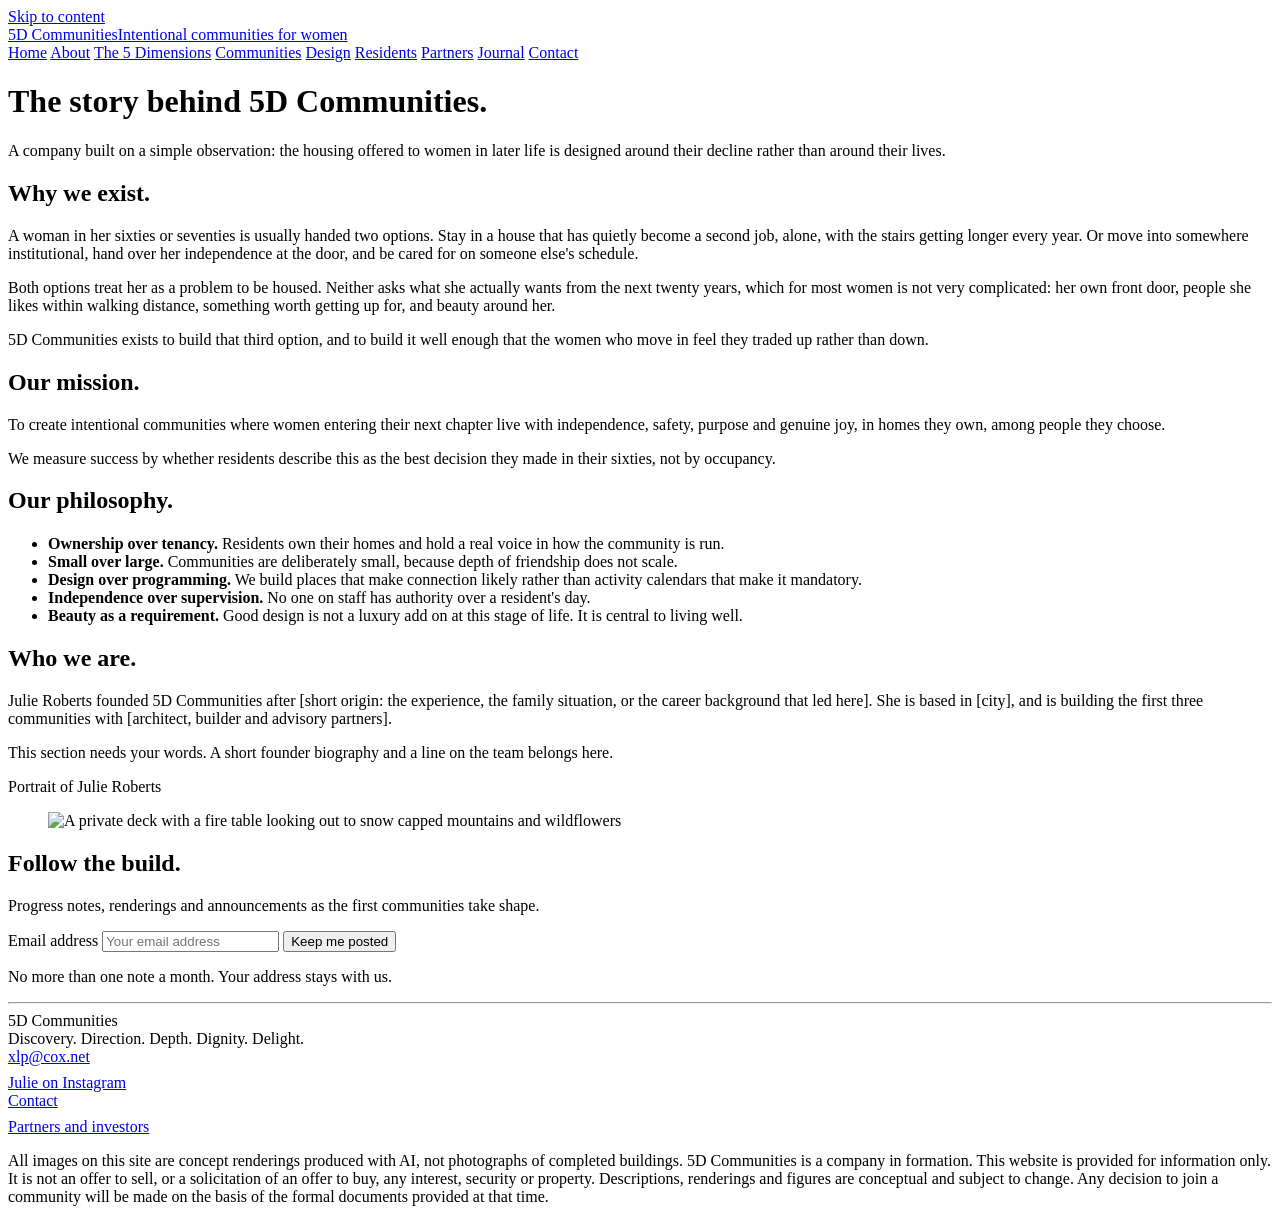
==== about.html @ 728914b9 "Add files via upload" ====
<!DOCTYPE html>
<html lang="en">
<head>
<meta charset="utf-8">
<meta name="viewport" content="width=device-width, initial-scale=1">
<title>About | 5D Communities</title>
<meta name="description" content="The story, mission and philosophy behind 5D Communities.">
<link rel="canonical" href="https://5dcommunities.com/about.html">
<meta property="og:site_name" content="5D Communities">
<meta property="og:title" content="About | 5D Communities">
<meta property="og:description" content="The story, mission and philosophy behind 5D Communities.">
<meta property="og:type" content="website">
<meta property="og:url" content="https://5dcommunities.com/about.html">
<meta name="twitter:card" content="summary_large_image">
<link rel="preconnect" href="https://fonts.googleapis.com">
<link rel="preconnect" href="https://fonts.gstatic.com" crossorigin>
<link href="https://fonts.googleapis.com/css2?family=Archivo:wght@400;500;600;700&display=swap" rel="stylesheet">
<link rel="stylesheet" href="styles.css">
</head>
<body>
<a class="skip" href="#main">Skip to content</a>

<header class="mast">
  <div class="wrap mast-in">
    <a class="wordmark" href="index.html">5D Communities<span class="place">Intentional communities for women</span></a>
    <nav class="nav" aria-label="Main">
      <a href="index.html">Home</a>
      <a href="about.html" class="here" aria-current="page">About</a>
      <a href="dimensions.html">The 5 Dimensions</a>
      <a href="communities.html">Communities</a>
      <a href="design.html">Design</a>
      <a href="residents.html">Residents</a>
      <a href="partners.html">Partners</a>
      <a href="journal.html">Journal</a>
      <a href="contact.html">Contact</a>
    </nav>
  </div>
</header>

<main id="main">

<div class="phead">
  <div class="wrap">
    <h1>The story behind 5D Communities.</h1>
    <p class="lede">
      A company built on a simple observation: the housing offered to women in later life is designed
      around their decline rather than around their lives.
    </p>
  </div>
</div>

<section class="band-a">
  <div class="wrap split sticky-left">
    <div><h2>Why we exist.</h2></div>
    <div class="measure">
      <p>
        A woman in her sixties or seventies is usually handed two options. Stay in a house that has
        quietly become a second job, alone, with the stairs getting longer every year. Or move into
        somewhere institutional, hand over her independence at the door, and be cared for on someone
        else's schedule.
      </p>
      <p>
        Both options treat her as a problem to be housed. Neither asks what she actually wants from
        the next twenty years, which for most women is not very complicated: her own front door,
        people she likes within walking distance, something worth getting up for, and beauty around
        her.
      </p>
      <p>
        5D Communities exists to build that third option, and to build it well enough that the women
        who move in feel they traded up rather than down.
      </p>
    </div>
  </div>
</section>

<section class="band-b">
  <div class="wrap split">
    <div>
      <h2>Our mission.</h2>
      <div class="sect-intro measure">
        <p>
          To create intentional communities where women entering their next chapter live with
          independence, safety, purpose and genuine joy, in homes they own, among people they choose.
        </p>
        <p>
          We measure success by whether residents describe this as the best decision they made in
          their sixties, not by occupancy.
        </p>
      </div>
    </div>
    <div>
      <h2 style="font-size:1.5rem">Our philosophy.</h2>
      <ul class="isnt" style="margin-top:1.3rem">
        <li><strong>Ownership over tenancy.</strong> Residents own their homes and hold a real voice in how the community is run.</li>
        <li><strong>Small over large.</strong> Communities are deliberately small, because depth of friendship does not scale.</li>
        <li><strong>Design over programming.</strong> We build places that make connection likely rather than activity calendars that make it mandatory.</li>
        <li><strong>Independence over supervision.</strong> No one on staff has authority over a resident's day.</li>
        <li><strong>Beauty as a requirement.</strong> Good design is not a luxury add on at this stage of life. It is central to living well.</li>
      </ul>
    </div>
  </div>
</section>

<section class="band-a">
  <div class="wrap">
    <h2>Who we are.</h2>
    <div class="sect-intro measure">
      <p>
        Julie Roberts founded 5D Communities after [short origin: the experience, the family
        situation, or the career background that led here]. She is based in [city], and is building
        the first three communities with [architect, builder and advisory partners].
      </p>
      <p class="soft">This section needs your words. A short founder biography and a line on the team belongs here.</p>
    </div>
    <div class="fig-grid two">
      <div class="slot">Portrait of Julie Roberts</div>
      <figure class=""><img src="images/colorado-deck.jpg" alt="A private deck with a fire table looking out to snow capped mountains and wildflowers" loading="lazy" decoding="async"></figure>
    </div>
  </div>
</section>

<section class="signup">
  <div class="wrap row">
    <div>
      <h2>Follow the build.</h2>
      <p class="soft" style="margin-top:1.1rem;max-width:34rem">Progress notes, renderings and announcements as the first communities take shape.</p>
    </div>
    <div>
      <form class="inline-form" action="https://formspree.io/f/YOUR_FORM_ID" method="POST">
        <label class="hidden" for="su-email">Email address</label>
        <input id="su-email" type="email" name="email" placeholder="Your email address" autocomplete="email" required>
        <input type="hidden" name="_subject" value="5D list signup">
        <button class="btn" type="submit">Keep me posted</button>
      </form>
      <p class="form-foot">No more than one note a month. Your address stays with us.</p>
    </div>
  </div>
</section>

</main>

<footer>
  <div class="wrap">
    <hr class="foot-rule">
    <div class="foot-grid">
      <div>
        <div class="display foot-mark">5D Communities</div>
        <div class="soft">Discovery. Direction. Depth. Dignity. Delight.</div>
      </div>
      <div>
        <div><a href="mailto:xlp@cox.net">xlp@cox.net</a></div>
        <div style="margin-top:0.5rem"><a href="https://www.instagram.com/dontcallme_julia/" rel="me noopener">Julie on Instagram</a></div>
      </div>
      <div>
        <div><a href="contact.html">Contact</a></div>
        <div style="margin-top:0.5rem"><a href="partners.html">Partners and investors</a></div>
      </div>
    </div>
    <p class="legal">
      All images on this site are concept renderings produced with AI, not photographs of completed
      buildings. 5D Communities is a company in formation. This website is provided for information only. It is
      not an offer to sell, or a solicitation of an offer to buy, any interest, security or property.
      Descriptions, renderings and figures are conceptual and subject to change. Any decision to join
      a community will be made on the basis of the formal documents provided at that time.
    </p>
  </div>
</footer>
</body>
</html>
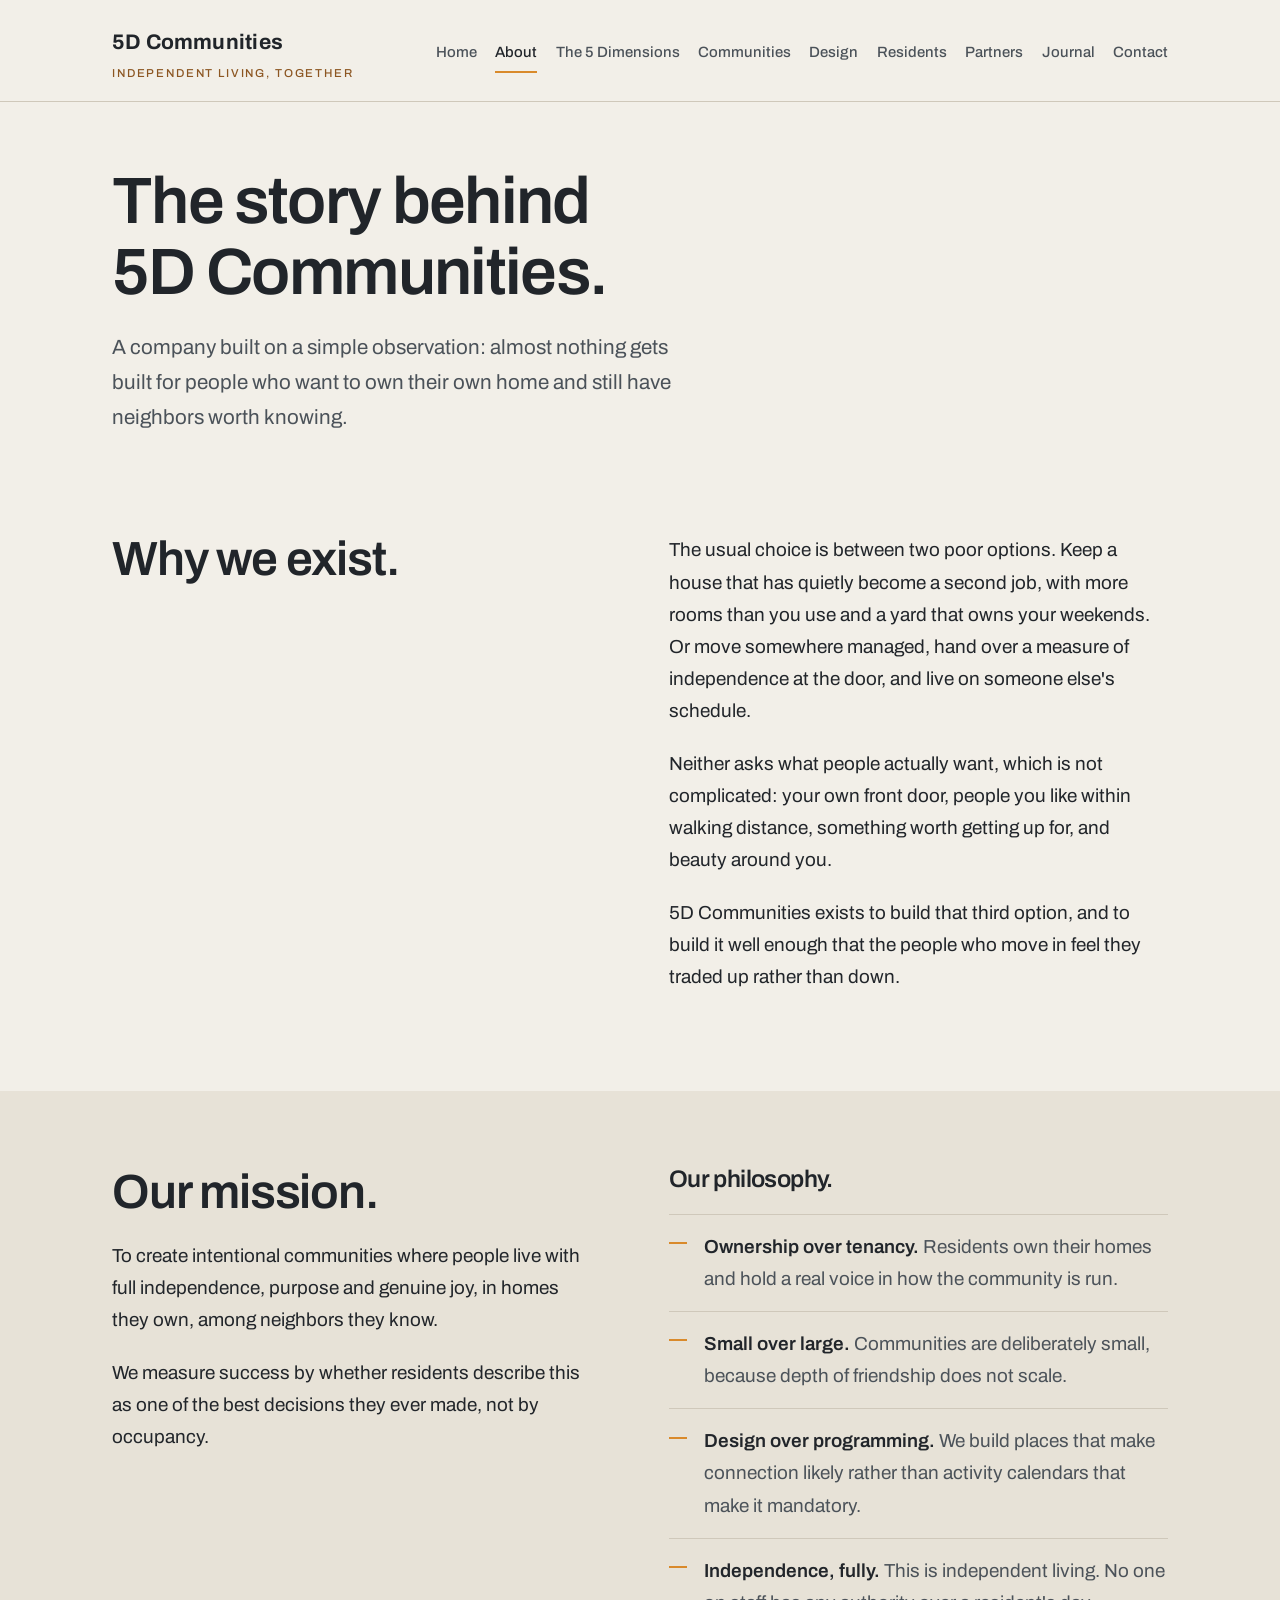
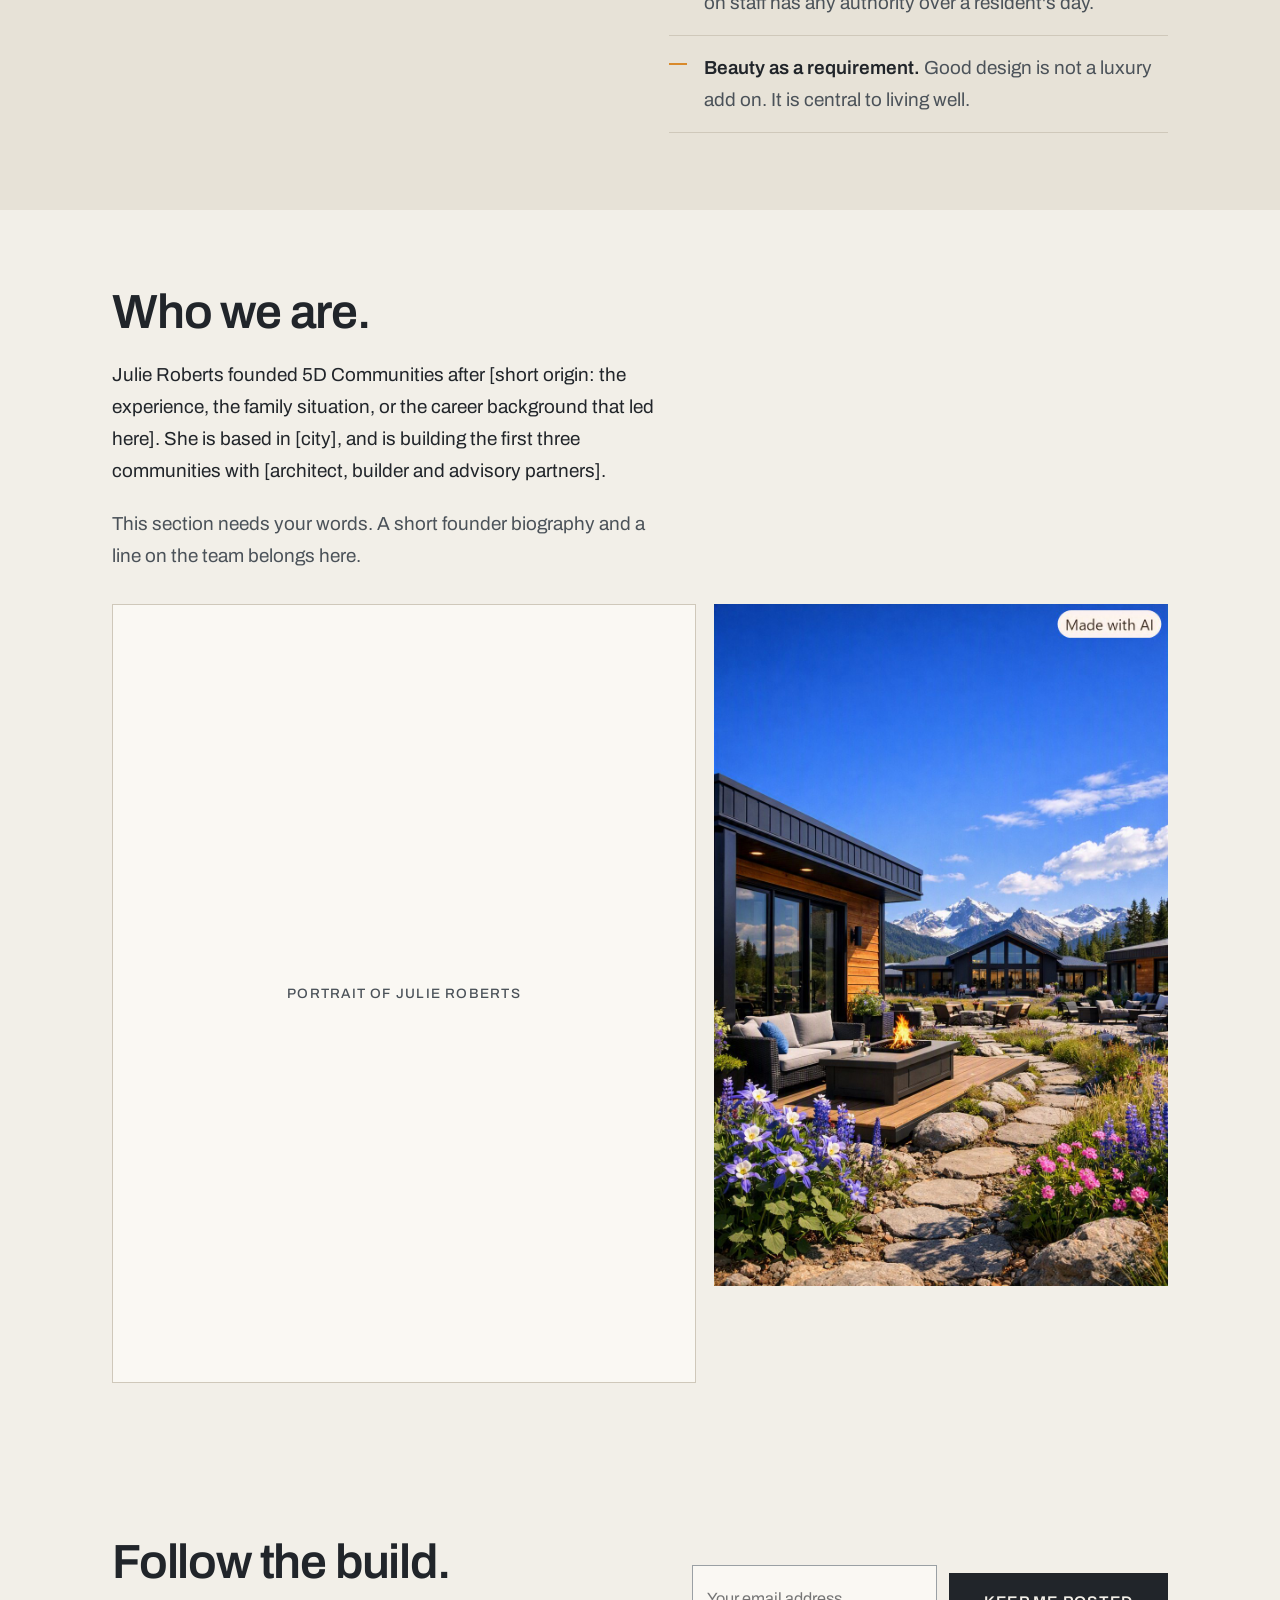
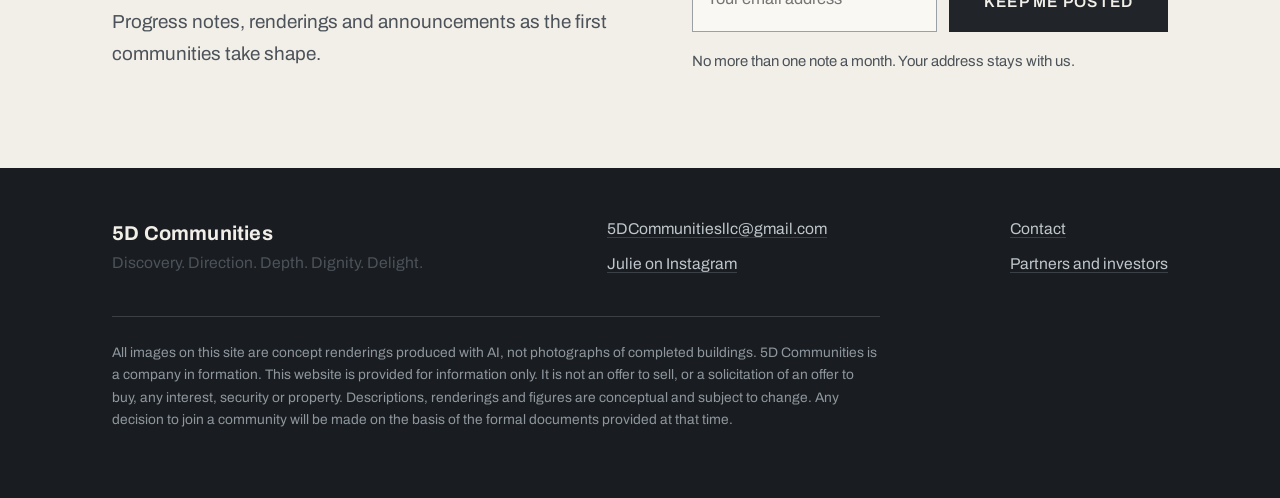
==== commit 6f7fcae3: "Add files via upload" ====
--- a/about.html
+++ b/about.html
@@ -5,12 +5,12 @@
 <meta name="viewport" content="width=device-width, initial-scale=1">
 <title>About | 5D Communities</title>
 <meta name="description" content="The story, mission and philosophy behind 5D Communities.">
-<link rel="canonical" href="https://5dcommunities.com/about.html">
+<link rel="canonical" href="https://5dcommunities.org/about.html">
 <meta property="og:site_name" content="5D Communities">
 <meta property="og:title" content="About | 5D Communities">
 <meta property="og:description" content="The story, mission and philosophy behind 5D Communities.">
 <meta property="og:type" content="website">
-<meta property="og:url" content="https://5dcommunities.com/about.html">
+<meta property="og:url" content="https://5dcommunities.org/about.html">
 <meta name="twitter:card" content="summary_large_image">
 <link rel="preconnect" href="https://fonts.googleapis.com">
 <link rel="preconnect" href="https://fonts.gstatic.com" crossorigin>
@@ -22,7 +22,7 @@
 
 <header class="mast">
   <div class="wrap mast-in">
-    <a class="wordmark" href="index.html">5D Communities<span class="place">Intentional communities for women</span></a>
+    <a class="wordmark" href="index.html">5D Communities<span class="place">Independent living, together</span></a>
     <nav class="nav" aria-label="Main">
       <a href="index.html">Home</a>
       <a href="about.html" class="here" aria-current="page">About</a>
@@ -43,8 +43,8 @@
   <div class="wrap">
     <h1>The story behind 5D Communities.</h1>
     <p class="lede">
-      A company built on a simple observation: the housing offered to women in later life is designed
-      around their decline rather than around their lives.
+      A company built on a simple observation: almost nothing gets built for people who want to own
+      their own home and still have neighbors worth knowing.
     </p>
   </div>
 </div>
@@ -54,20 +54,19 @@
     <div><h2>Why we exist.</h2></div>
     <div class="measure">
       <p>
-        A woman in her sixties or seventies is usually handed two options. Stay in a house that has
-        quietly become a second job, alone, with the stairs getting longer every year. Or move into
-        somewhere institutional, hand over her independence at the door, and be cared for on someone
-        else's schedule.
+        The usual choice is between two poor options. Keep a house that has quietly become a second
+        job, with more rooms than you use and a yard that owns your weekends. Or move somewhere
+        managed, hand over a measure of independence at the door, and live on someone else's
+        schedule.
       </p>
       <p>
-        Both options treat her as a problem to be housed. Neither asks what she actually wants from
-        the next twenty years, which for most women is not very complicated: her own front door,
-        people she likes within walking distance, something worth getting up for, and beauty around
-        her.
+        Neither asks what people actually want, which is not complicated: your own front door,
+        people you like within walking distance, something worth getting up for, and beauty
+        around you.
       </p>
       <p>
-        5D Communities exists to build that third option, and to build it well enough that the women
-        who move in feel they traded up rather than down.
+        5D Communities exists to build that third option, and to build it well enough that the
+        people who move in feel they traded up rather than down.
       </p>
     </div>
   </div>
@@ -79,12 +78,12 @@
       <h2>Our mission.</h2>
       <div class="sect-intro measure">
         <p>
-          To create intentional communities where women entering their next chapter live with
-          independence, safety, purpose and genuine joy, in homes they own, among people they choose.
+          To create intentional communities where people live with full independence, purpose and
+          genuine joy, in homes they own, among neighbors they know.
         </p>
         <p>
-          We measure success by whether residents describe this as the best decision they made in
-          their sixties, not by occupancy.
+          We measure success by whether residents describe this as one of the best decisions they
+          ever made, not by occupancy.
         </p>
       </div>
     </div>
@@ -94,8 +93,8 @@
         <li><strong>Ownership over tenancy.</strong> Residents own their homes and hold a real voice in how the community is run.</li>
         <li><strong>Small over large.</strong> Communities are deliberately small, because depth of friendship does not scale.</li>
         <li><strong>Design over programming.</strong> We build places that make connection likely rather than activity calendars that make it mandatory.</li>
-        <li><strong>Independence over supervision.</strong> No one on staff has authority over a resident's day.</li>
-        <li><strong>Beauty as a requirement.</strong> Good design is not a luxury add on at this stage of life. It is central to living well.</li>
+        <li><strong>Independence, fully.</strong> This is independent living. No one on staff has any authority over a resident's day.</li>
+        <li><strong>Beauty as a requirement.</strong> Good design is not a luxury add on. It is central to living well.</li>
       </ul>
     </div>
   </div>
@@ -114,7 +113,7 @@
     </div>
     <div class="fig-grid two">
       <div class="slot">Portrait of Julie Roberts</div>
-      <figure class=""><img src="images/colorado-deck.jpg" alt="A private deck with a fire table looking out to snow capped mountains and wildflowers" loading="lazy" decoding="async"></figure>
+      <figure class=""><img src="colorado-deck.jpg" alt="A private deck with a fire table looking out to snow capped mountains and wildflowers" loading="lazy" decoding="async"></figure>
     </div>
   </div>
 </section>
@@ -126,10 +125,13 @@
       <p class="soft" style="margin-top:1.1rem;max-width:34rem">Progress notes, renderings and announcements as the first communities take shape.</p>
     </div>
     <div>
-      <form class="inline-form" action="https://formspree.io/f/YOUR_FORM_ID" method="POST">
+      <form class="inline-form" name="newsletter" method="POST"
+            data-netlify="true" netlify-honeypot="bot-field" action="/thanks.html">
+        <input type="hidden" name="form-name" value="newsletter">
+        <input type="hidden" name="source" value="about">
+        <p class="hidden"><label>Leave this field empty <input name="bot-field"></label></p>
         <label class="hidden" for="su-email">Email address</label>
         <input id="su-email" type="email" name="email" placeholder="Your email address" autocomplete="email" required>
-        <input type="hidden" name="_subject" value="5D list signup">
         <button class="btn" type="submit">Keep me posted</button>
       </form>
       <p class="form-foot">No more than one note a month. Your address stays with us.</p>
@@ -148,7 +150,7 @@
         <div class="soft">Discovery. Direction. Depth. Dignity. Delight.</div>
       </div>
       <div>
-        <div><a href="mailto:xlp@cox.net">xlp@cox.net</a></div>
+        <div><a href="mailto:5DCommunitiesllc@gmail.com">5DCommunitiesllc@gmail.com</a></div>
         <div style="margin-top:0.5rem"><a href="https://www.instagram.com/dontcallme_julia/" rel="me noopener">Julie on Instagram</a></div>
       </div>
       <div>
--- a/styles.css
+++ b/styles.css
@@ -0,0 +1,202 @@
+/* =============================================================
+   5D COMMUNITIES
+   Palette drawn from the renderings: charcoal steel, warm cedar,
+   bone, and the amber of a lit window at dusk.
+   ============================================================= */
+
+:root{
+  --paper:#F2EFE8; --sand:#E7E2D7; --ivory:#FAF8F3;
+  --ink:#21252A; --ink-2:#4B5259; --deep:#191C20;
+  --cedar:#B9793E; --ember:#D98A2B; --cedar-d:#8C5622;
+  --rule:#CFC8BA; --rule-dk:#3A4046;
+  --measure:34rem; --gutter:clamp(1.35rem,5vw,4rem);
+}
+*{box-sizing:border-box}
+html{-webkit-text-size-adjust:100%;scroll-behavior:smooth}
+body{margin:0;background:var(--paper);color:var(--ink);
+  font-family:"Archivo",system-ui,sans-serif;
+  font-size:clamp(1.06rem,1rem + 0.32vw,1.18rem);line-height:1.7;
+  -webkit-font-smoothing:antialiased}
+h1,h2,h3{margin:0;font-weight:600;line-height:1.08;letter-spacing:-0.025em}
+p{margin:0 0 1.1em}
+a{color:var(--cedar-d);text-underline-offset:0.2em}
+a:hover{color:var(--ink)}
+a:focus-visible,button:focus-visible,summary:focus-visible,input:focus-visible,
+select:focus-visible,textarea:focus-visible{outline:3px solid var(--cedar-d);outline-offset:3px}
+img{max-width:100%}
+.skip{position:absolute;left:-9999px}
+.skip:focus{left:1rem;top:1rem;background:var(--ink);color:var(--paper);padding:0.7rem 1.1rem;z-index:20}
+
+.wrap{max-width:74rem;margin:0 auto;padding-inline:var(--gutter)}
+.measure{max-width:var(--measure)}
+.band-a{background:var(--paper)}
+.band-b{background:var(--sand)}
+.band-dark{background:var(--deep);color:var(--paper)}
+.band-dark h1,.band-dark h2,.band-dark h3{color:var(--paper)}
+.band-dark .soft{color:#BEC6CC}
+.band-dark a{color:var(--ember)}
+.soft{color:var(--ink-2)}
+section{padding:clamp(3.2rem,6vw,5.5rem) 0}
+
+/* masthead */
+.mast{padding:1.5rem 0 1.1rem;border-bottom:1px solid var(--rule)}
+.mast-in{display:flex;flex-wrap:wrap;gap:0.9rem 2rem;align-items:center;justify-content:space-between}
+.wordmark{font-size:1.32rem;font-weight:700;letter-spacing:0.01em;text-decoration:none;color:var(--ink)}
+.wordmark .place{display:block;font-size:0.72rem;font-weight:500;letter-spacing:0.16em;
+  text-transform:uppercase;color:var(--cedar-d);margin-top:0.25rem}
+.nav{display:flex;flex-wrap:wrap;gap:0.1rem 1.15rem;font-size:0.93rem;font-weight:500}
+.nav a{color:var(--ink-2);text-decoration:none;padding:0.35rem 0;border-bottom:2px solid transparent}
+.nav a:hover{color:var(--ink);border-bottom-color:var(--cedar)}
+.nav a.here{color:var(--ink);border-bottom-color:var(--ember)}
+
+/* page heads */
+.phead{padding:clamp(2.6rem,5vw,4.5rem) 0 0}
+.phead h1{font-size:clamp(2.3rem,1.4rem + 3.8vw,4.1rem);max-width:17ch;text-wrap:balance}
+.phead .lede{margin-top:1.4rem;max-width:37rem;font-size:1.09em;color:var(--ink-2)}
+.hero h1{font-size:clamp(2.5rem,1.4rem + 4.7vw,5rem);max-width:16ch}
+.hero .lede em{font-style:normal;color:var(--ink);font-weight:500}
+
+/* imagery carries the page */
+figure{margin:0}
+figure img{display:block;width:100%;height:auto}
+figcaption{margin-top:0.65rem;font-size:0.85rem;font-weight:500;letter-spacing:0.09em;
+  text-transform:uppercase;color:var(--ink-2)}
+.band-dark figcaption{color:#AEB6BC}
+.bleed{width:100vw;margin-inline:calc(50% - 50vw)}
+.hero-figure{margin-top:clamp(2.2rem,4.5vw,3.4rem)}
+.hero-figure img{aspect-ratio:21/9;object-fit:cover;min-height:16rem}
+@media (max-width:640px){.hero-figure img{aspect-ratio:4/3}}
+.fig-wide{margin-top:2rem}
+.fig-wide img{aspect-ratio:16/9;object-fit:cover}
+.fig-grid{display:grid;gap:1.1rem;grid-template-columns:1fr;margin-top:2rem}
+@media (min-width:820px){
+  .fig-grid.two{grid-template-columns:1fr 1fr}
+  .fig-grid.three{grid-template-columns:repeat(3,1fr)}
+  .fig-grid.wide-narrow{grid-template-columns:1.5fr 1fr;align-items:stretch}
+}
+.fig-grid.three img{aspect-ratio:3/4;object-fit:cover}
+.fig-grid.wide-narrow img{height:100%;object-fit:cover;aspect-ratio:4/3}
+.plan-sheet img{background:#fff;border:1px solid var(--rule);aspect-ratio:auto}
+
+/* layout */
+.split{display:grid;grid-template-columns:1fr;gap:2.1rem}
+@media (min-width:900px){
+  .split{grid-template-columns:minmax(0,1fr) minmax(0,1.04fr);gap:clamp(3rem,6vw,5.5rem);align-items:start}
+  .split.sticky-left > :first-child{position:sticky;top:2rem}
+}
+h2{font-size:clamp(1.9rem,1.35rem + 2.2vw,3rem);max-width:19ch;text-wrap:balance}
+.sect-intro{margin-top:1.3rem}
+
+/* five dimensions */
+.dims{list-style:none;margin:2.4rem 0 0;padding:0}
+.dims li{border-top:1px solid var(--rule);padding:1.7rem 0;display:grid;
+  grid-template-columns:auto 1fr;gap:0 1.5rem;align-items:start}
+.band-dark .dims li{border-color:var(--rule-dk)}
+.dims li:last-child{border-bottom:1px solid var(--rule)}
+.band-dark .dims li:last-child{border-bottom-color:var(--rule-dk)}
+.dims .mark{font-size:0.82rem;font-weight:700;letter-spacing:0.14em;color:var(--ember);
+  padding-top:0.45rem;min-width:2.2rem}
+.dims h3{font-size:1.5rem;margin-bottom:0.4rem}
+.dims p{margin:0;color:var(--ink-2);font-size:1rem;max-width:38rem}
+.band-dark .dims p{color:#BEC6CC}
+.dims .applied{margin-top:0.7rem;font-size:0.95rem;border-left:2px solid var(--cedar);padding-left:0.9rem}
+
+/* hairline lists */
+.entries{list-style:none;margin:0;padding:0}
+.entries li{padding:1.25rem 0;border-top:1px solid var(--rule)}
+.entries li:last-child{border-bottom:1px solid var(--rule)}
+.band-dark .entries li{border-color:var(--rule-dk)}
+.entries h3{font-size:1.06rem;font-weight:600;margin-bottom:0.3rem;letter-spacing:-0.01em}
+.entries p{margin:0;font-size:1rem;color:var(--ink-2)}
+.band-dark .entries p{color:#BEC6CC}
+
+.isnt{list-style:none;margin:0;padding:0;max-width:32rem}
+.isnt li{padding:1rem 0 1rem 2.2rem;border-top:1px solid var(--rule);position:relative;color:var(--ink-2)}
+.isnt li:last-child{border-bottom:1px solid var(--rule)}
+.isnt li::before{content:"";position:absolute;left:0;top:1.7rem;width:1.15rem;height:2px;background:var(--ember)}
+.isnt strong{color:var(--ink);font-weight:600}
+
+/* communities */
+.places{list-style:none;margin:2.4rem 0 0;padding:0}
+.place-item{border-top:1px solid var(--rule);padding:2.2rem 0}
+.place-item:last-child{border-bottom:1px solid var(--rule)}
+.place-item h3{font-size:1.75rem}
+.tag{display:inline-block;font-size:0.72rem;font-weight:700;letter-spacing:0.16em;
+  color:var(--cedar-d);border:1px solid var(--cedar);padding:0.22rem 0.65rem;margin-bottom:0.8rem}
+.place-item p{margin:0.5rem 0 0;color:var(--ink-2);max-width:40rem}
+
+/* placeholder */
+.slot{background:var(--ivory);border:1px solid var(--rule);display:flex;align-items:center;
+  justify-content:center;text-align:center;padding:2rem 1.2rem;color:var(--ink-2);
+  font-size:0.85rem;font-weight:500;letter-spacing:0.09em;text-transform:uppercase;aspect-ratio:3/4}
+
+/* figures */
+.figures{display:grid;grid-template-columns:1fr;margin-top:2.2rem;max-width:50rem}
+@media (min-width:760px){.figures{grid-template-columns:1fr 1fr;column-gap:3.5rem}}
+.fig{padding:1.5rem 0;border-top:1px solid var(--rule)}
+.fig .num{font-size:clamp(1.7rem,1.3rem + 1.7vw,2.35rem);font-weight:600;letter-spacing:-0.03em;
+  line-height:1.1;display:block}
+.fig .cap{display:block;margin-top:0.65rem;color:var(--ink-2);font-size:0.97rem;max-width:23rem}
+.note{margin-top:2.2rem;padding:1.3rem 1.5rem;background:var(--ivory);border-left:3px solid var(--ember);
+  max-width:39rem;font-size:0.97rem;color:var(--ink-2)}
+.note p:last-child{margin-bottom:0}
+
+/* questions */
+details{border-top:1px solid var(--rule)}
+details:last-of-type{border-bottom:1px solid var(--rule)}
+summary{cursor:pointer;list-style:none;padding:1.25rem 2.6rem 1.25rem 0;position:relative;
+  font-size:1.05rem;font-weight:500}
+summary::-webkit-details-marker{display:none}
+summary::after{content:"";position:absolute;right:0.4rem;top:1.7rem;width:0.68rem;height:0.68rem;
+  border-right:2px solid var(--cedar-d);border-bottom:2px solid var(--cedar-d);
+  transform:rotate(45deg);transform-origin:60% 60%;transition:transform .18s ease}
+details[open] summary::after{transform:rotate(-135deg)}
+details .answer{padding:0 0 1.4rem;max-width:var(--measure);color:var(--ink-2)}
+details .answer p:last-child{margin-bottom:0}
+
+/* journal */
+.posts{list-style:none;margin:2rem 0 0;padding:0}
+.posts li{border-top:1px solid var(--rule);padding:1.8rem 0}
+.posts li:last-child{border-bottom:1px solid var(--rule)}
+.posts .date{font-size:0.78rem;letter-spacing:0.14em;font-weight:700;color:var(--cedar-d)}
+.posts h3{font-size:1.45rem;margin:0.45rem 0 0.45rem}
+.posts p{margin:0;color:var(--ink-2);max-width:40rem}
+
+/* forms */
+.field{margin-bottom:1.35rem}
+.field label{display:block;font-size:0.97rem;font-weight:500;margin-bottom:0.45rem}
+input,select,textarea{width:100%;font:inherit;font-size:1.02rem;color:var(--ink);
+  background:var(--ivory);border:1px solid #9AA0A4;border-radius:0;padding:0.78rem 0.9rem}
+.band-dark input,.band-dark select,.band-dark textarea{background:#23272C;color:var(--paper);border-color:#4E555B}
+input:hover,select:hover,textarea:hover{border-color:var(--cedar)}
+textarea{min-height:6.5rem;resize:vertical}
+.btn{display:inline-block;font:inherit;font-size:0.97rem;font-weight:600;letter-spacing:0.08em;
+  text-transform:uppercase;background:var(--ink);color:var(--paper);border:1px solid var(--ink);
+  border-radius:0;padding:0.95rem 2.1rem;cursor:pointer;margin-top:0.5rem;text-decoration:none;
+  transition:background .2s ease,border-color .2s ease,color .2s ease}
+.btn:hover{background:var(--cedar-d);border-color:var(--cedar-d);color:var(--paper)}
+.band-dark .btn{background:var(--ember);border-color:var(--ember);color:#1B1305}
+.band-dark .btn:hover{background:var(--paper);border-color:var(--paper);color:var(--ink)}
+.form-foot{margin-top:1.1rem;font-size:0.93rem;color:var(--ink-2);max-width:30rem}
+.band-dark .form-foot{color:#AEB6BC}
+.hidden{display:none}
+
+/* signup */
+.signup .row{display:grid;gap:1.6rem;grid-template-columns:1fr;align-items:end}
+@media (min-width:860px){.signup .row{grid-template-columns:1.1fr 1fr;gap:3.5rem}}
+.inline-form{display:flex;flex-wrap:wrap;gap:0.8rem}
+.inline-form input{flex:1 1 15rem}
+
+/* footer */
+footer{background:var(--deep);color:#BEC6CC;padding:3rem 0 3.2rem}
+footer a{color:#BEC6CC;text-decoration:none;border-bottom:1px solid #3A4046}
+footer a:hover{color:var(--ember);border-bottom-color:var(--ember)}
+.foot-rule{display:none}
+.foot-grid{display:flex;flex-wrap:wrap;gap:1.8rem 3.5rem;justify-content:space-between;
+  align-items:flex-start;font-size:0.98rem}
+.foot-mark{font-size:1.25rem;font-weight:700;color:var(--paper);letter-spacing:0.01em}
+.legal{margin-top:2.4rem;padding-top:1.6rem;border-top:1px solid var(--rule-dk);
+  font-size:0.86rem;line-height:1.62;color:#8E979E;max-width:48rem}
+
+@media (prefers-reduced-motion:reduce){*{transition:none !important;animation:none !important}
+  html{scroll-behavior:auto}}
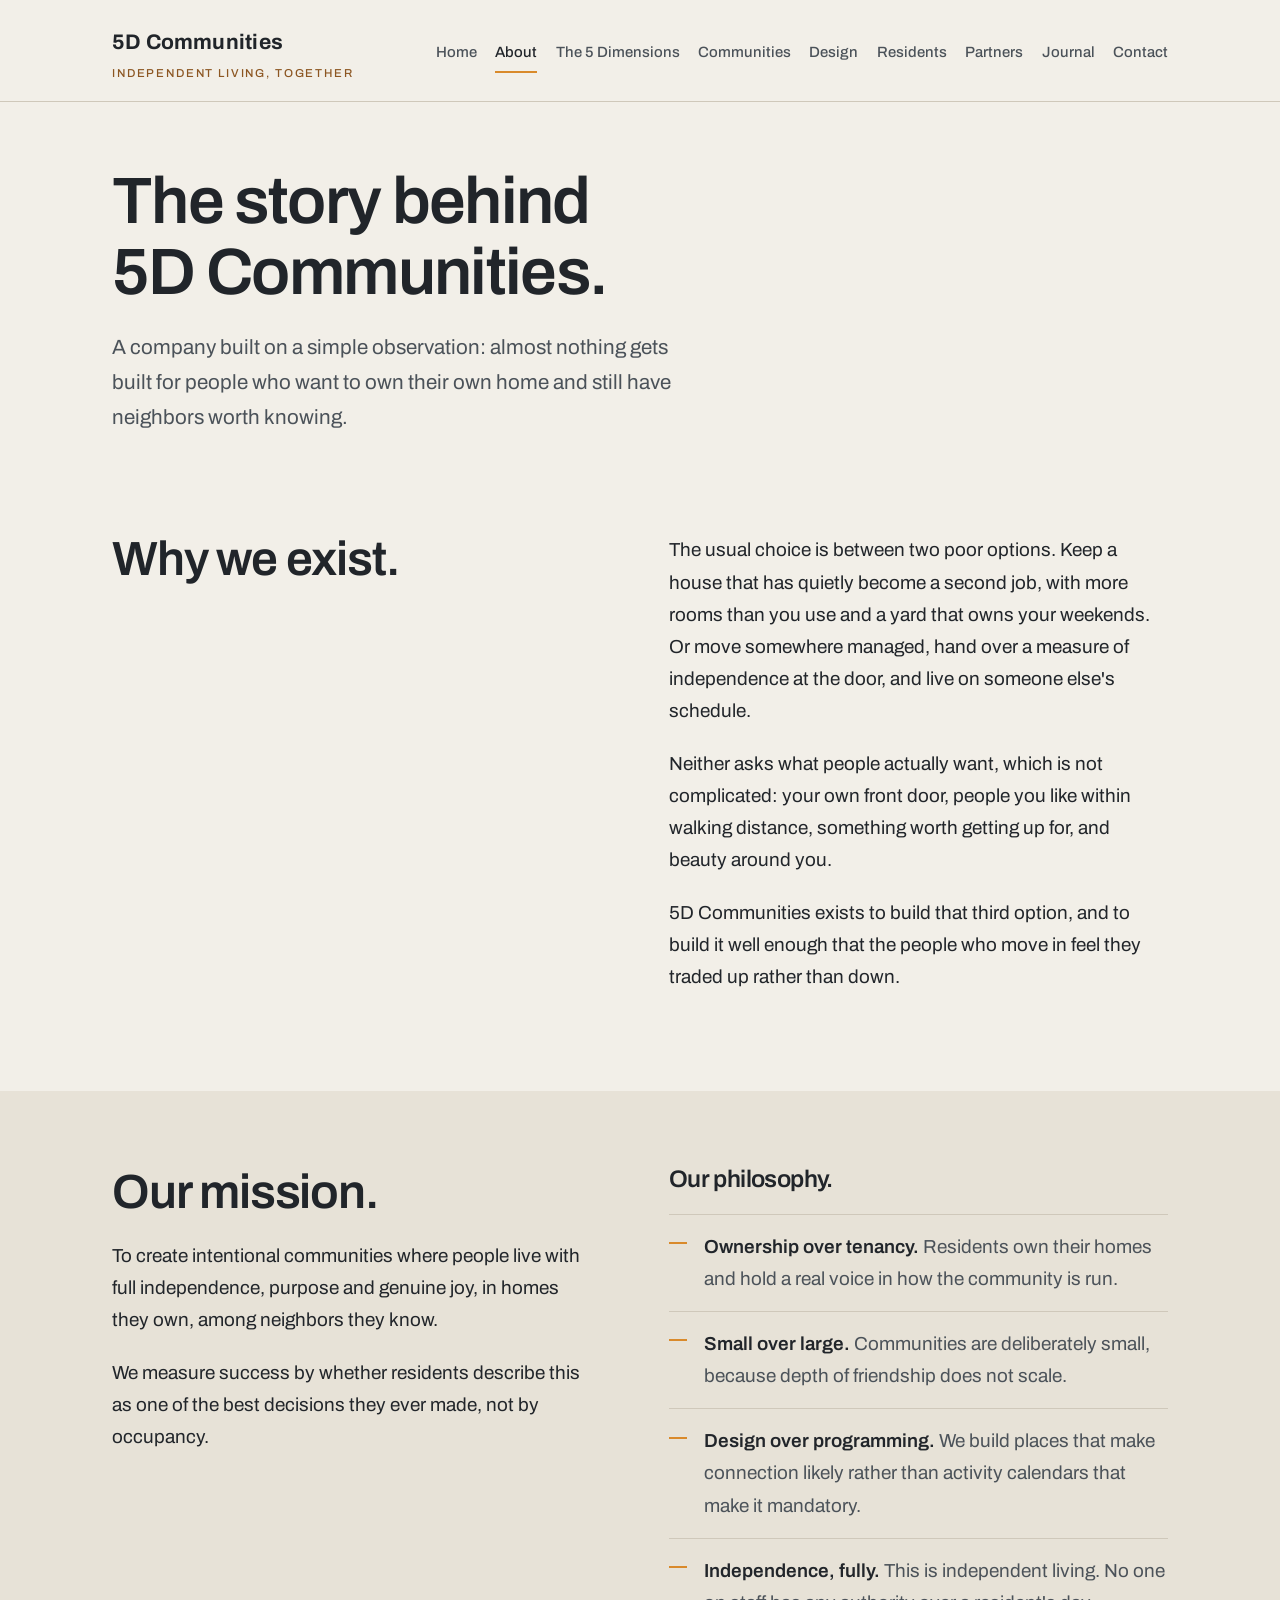
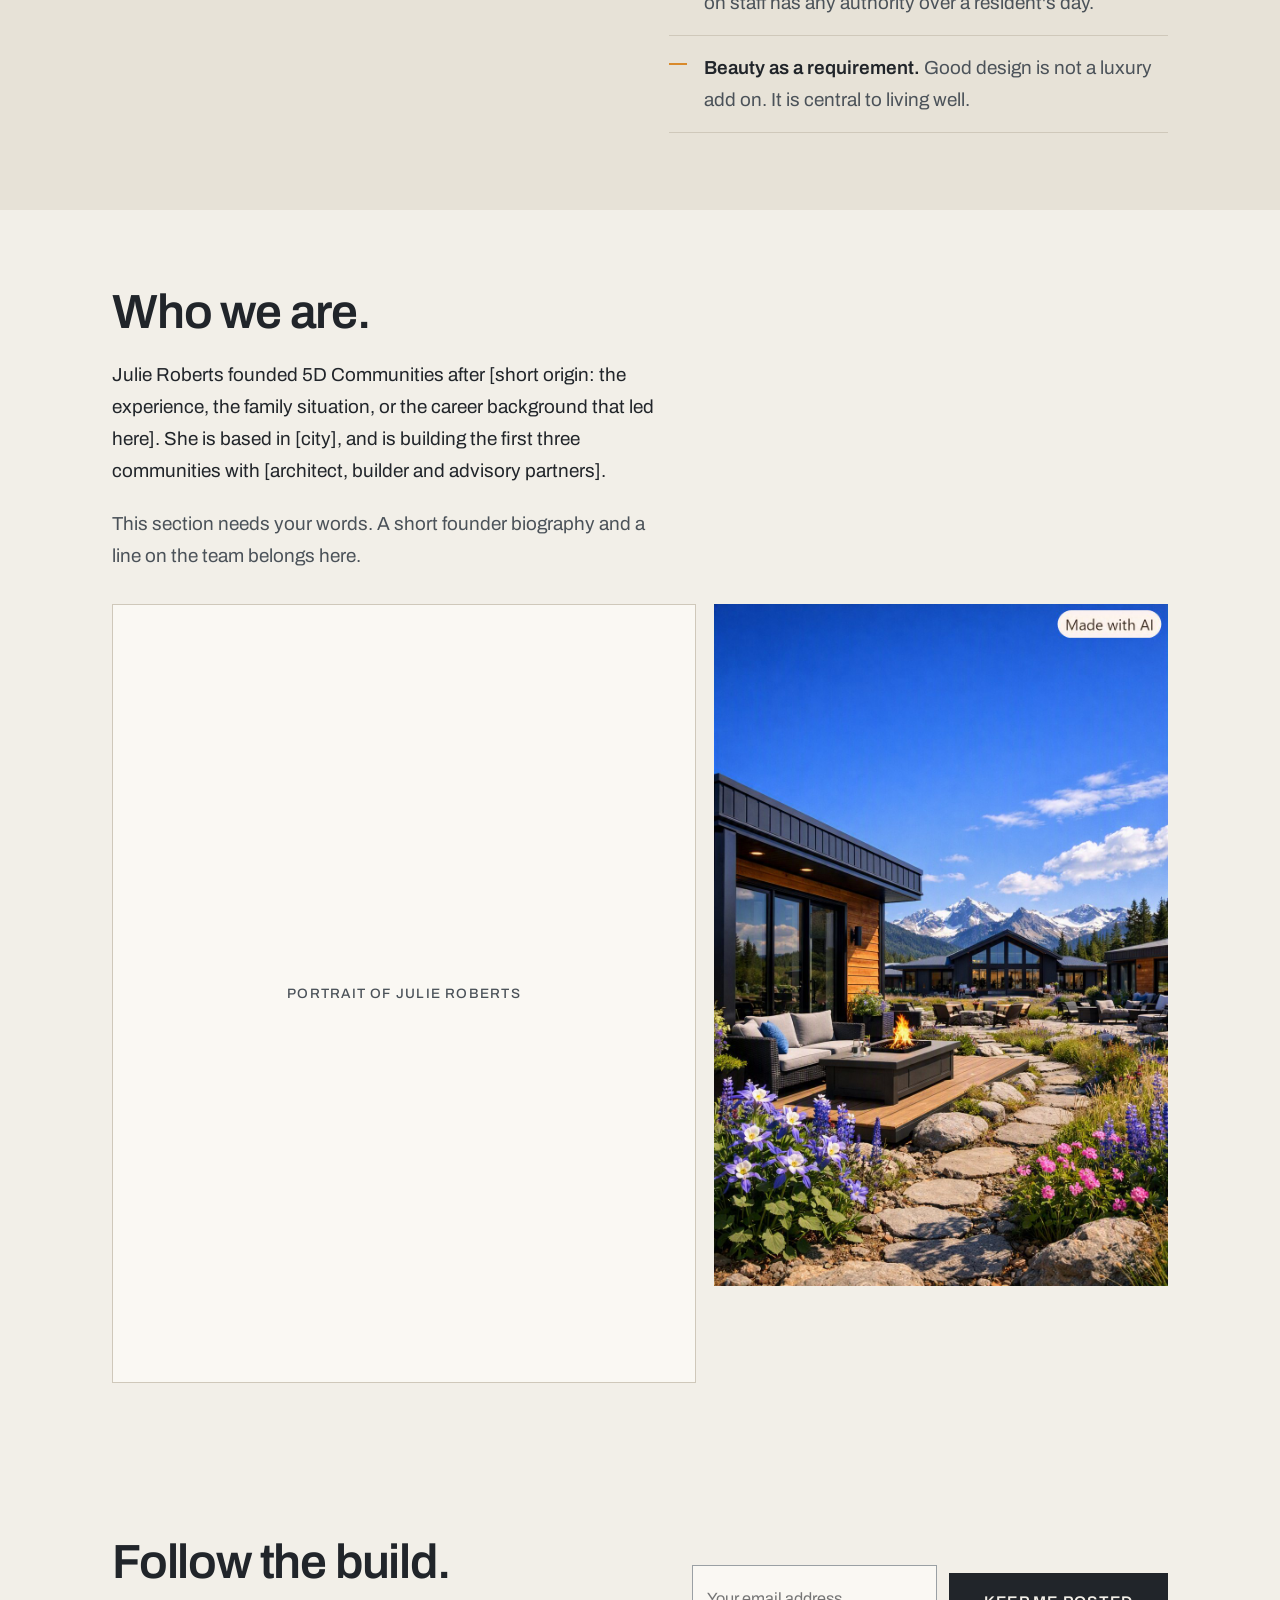
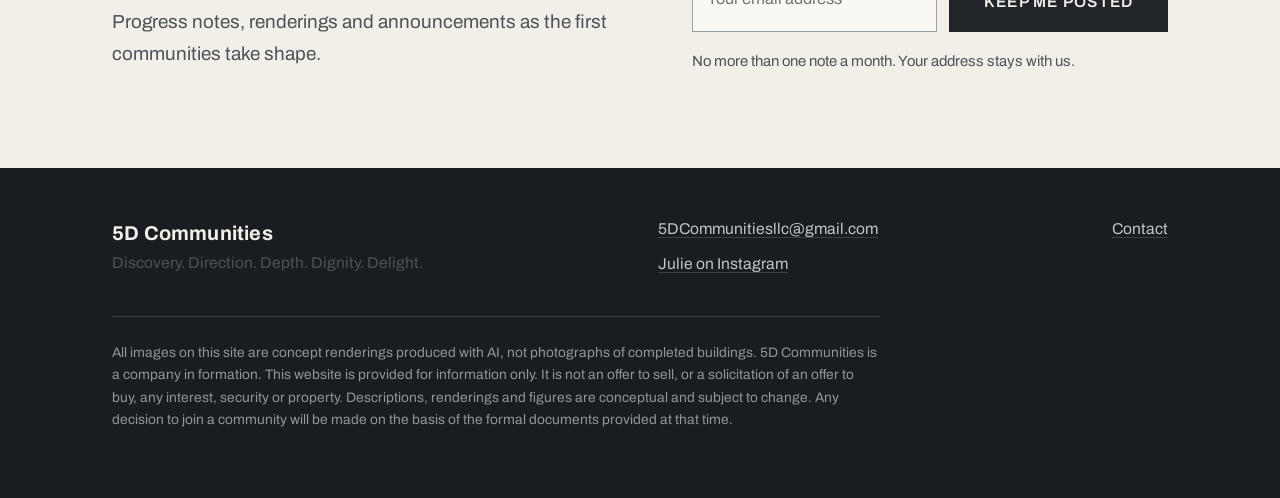
==== commit 8f2db467: "Add files via upload" ====
--- a/about.html
+++ b/about.html
@@ -155,7 +155,6 @@
       </div>
       <div>
         <div><a href="contact.html">Contact</a></div>
-        <div style="margin-top:0.5rem"><a href="partners.html">Partners and investors</a></div>
       </div>
     </div>
     <p class="legal">
--- a/styles.css
+++ b/styles.css
@@ -76,7 +76,13 @@
 }
 .fig-grid.three img{aspect-ratio:3/4;object-fit:cover}
 .fig-grid.wide-narrow img{height:100%;object-fit:cover;aspect-ratio:4/3}
-.plan-sheet img{background:#fff;border:1px solid var(--rule);aspect-ratio:auto}
+.plans{display:grid;gap:clamp(2rem,4vw,3.2rem);margin-top:2.2rem}
+.plans figure img{width:100%;height:auto;aspect-ratio:auto;object-fit:contain;
+  background:#fff;border:1px solid var(--rule)}
+.plans a{display:block;text-decoration:none}
+.plans a:hover img{border-color:var(--cedar)}
+.plans figcaption{display:flex;flex-wrap:wrap;gap:0.3rem 0.8rem;align-items:baseline}
+.plans .zoom{text-transform:none;letter-spacing:0;font-weight:400;color:var(--cedar-d)}
 
 /* layout */
 .split{display:grid;grid-template-columns:1fr;gap:2.1rem}
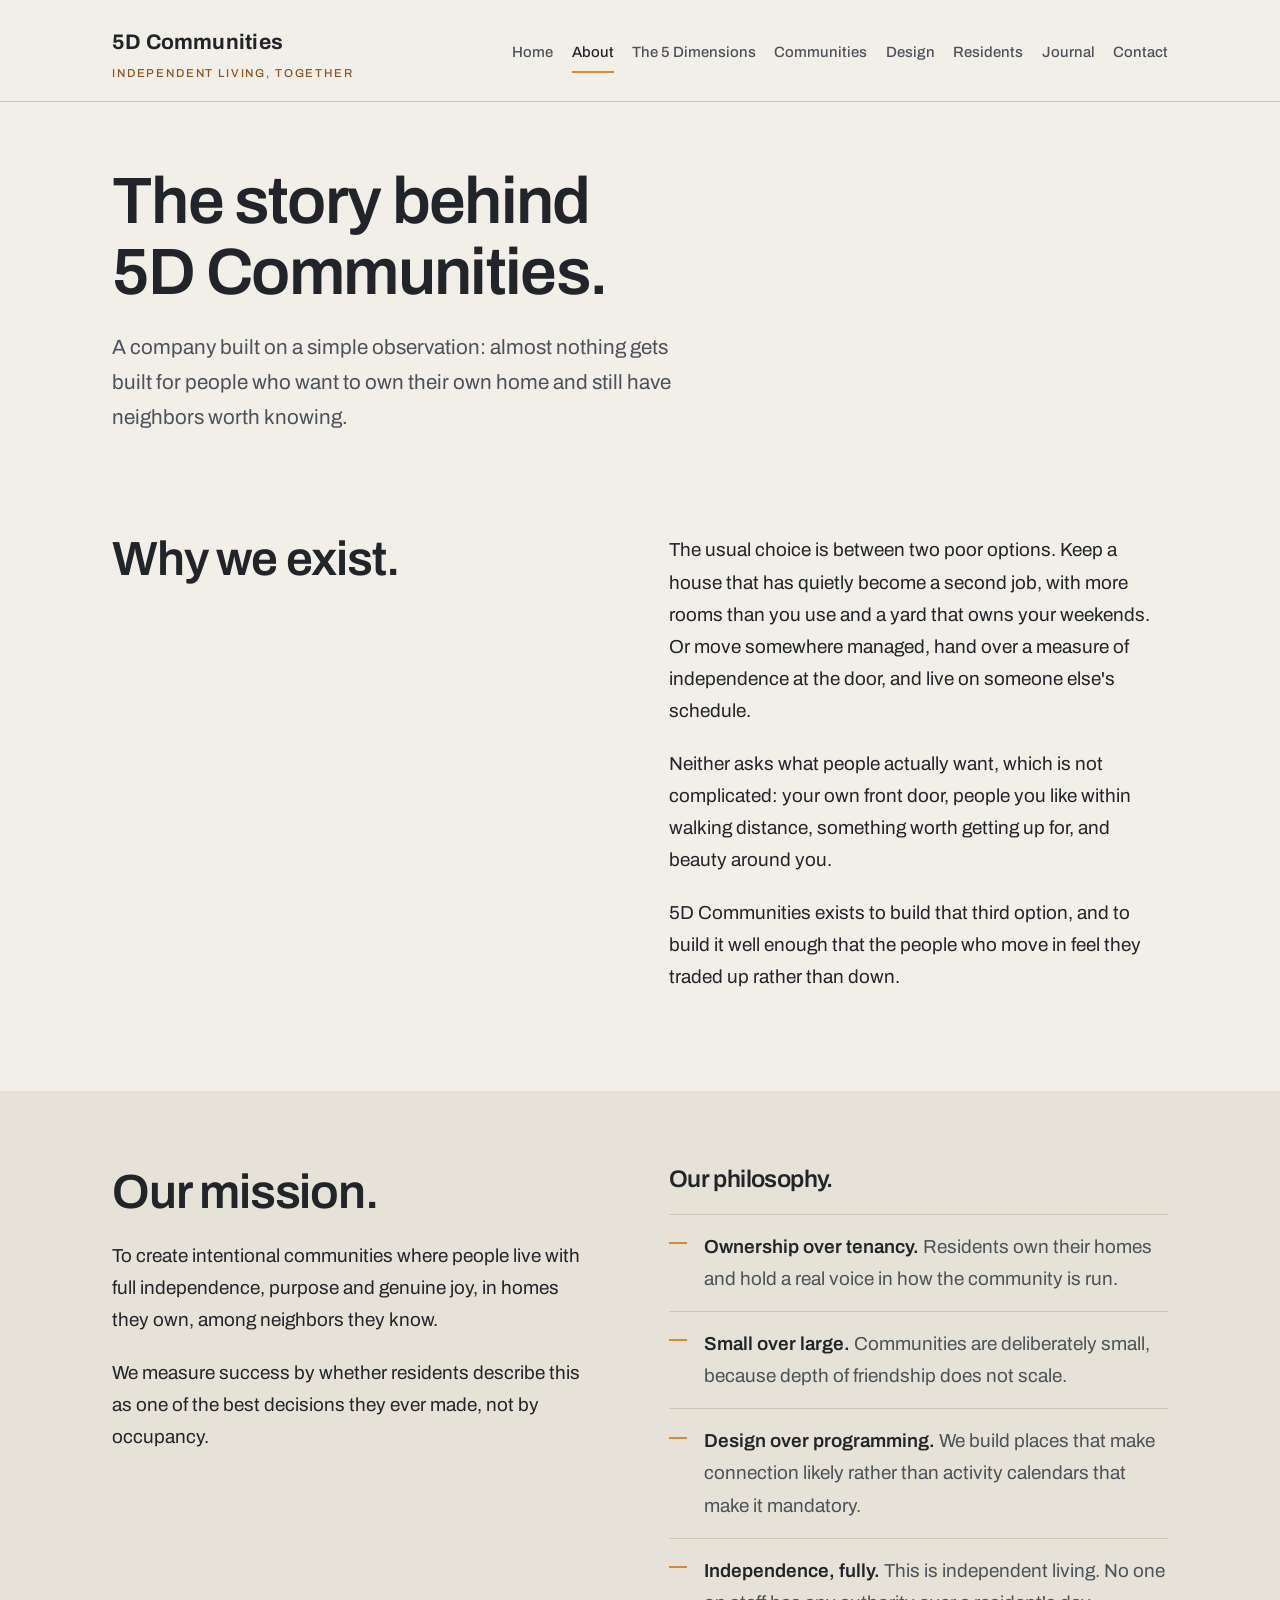
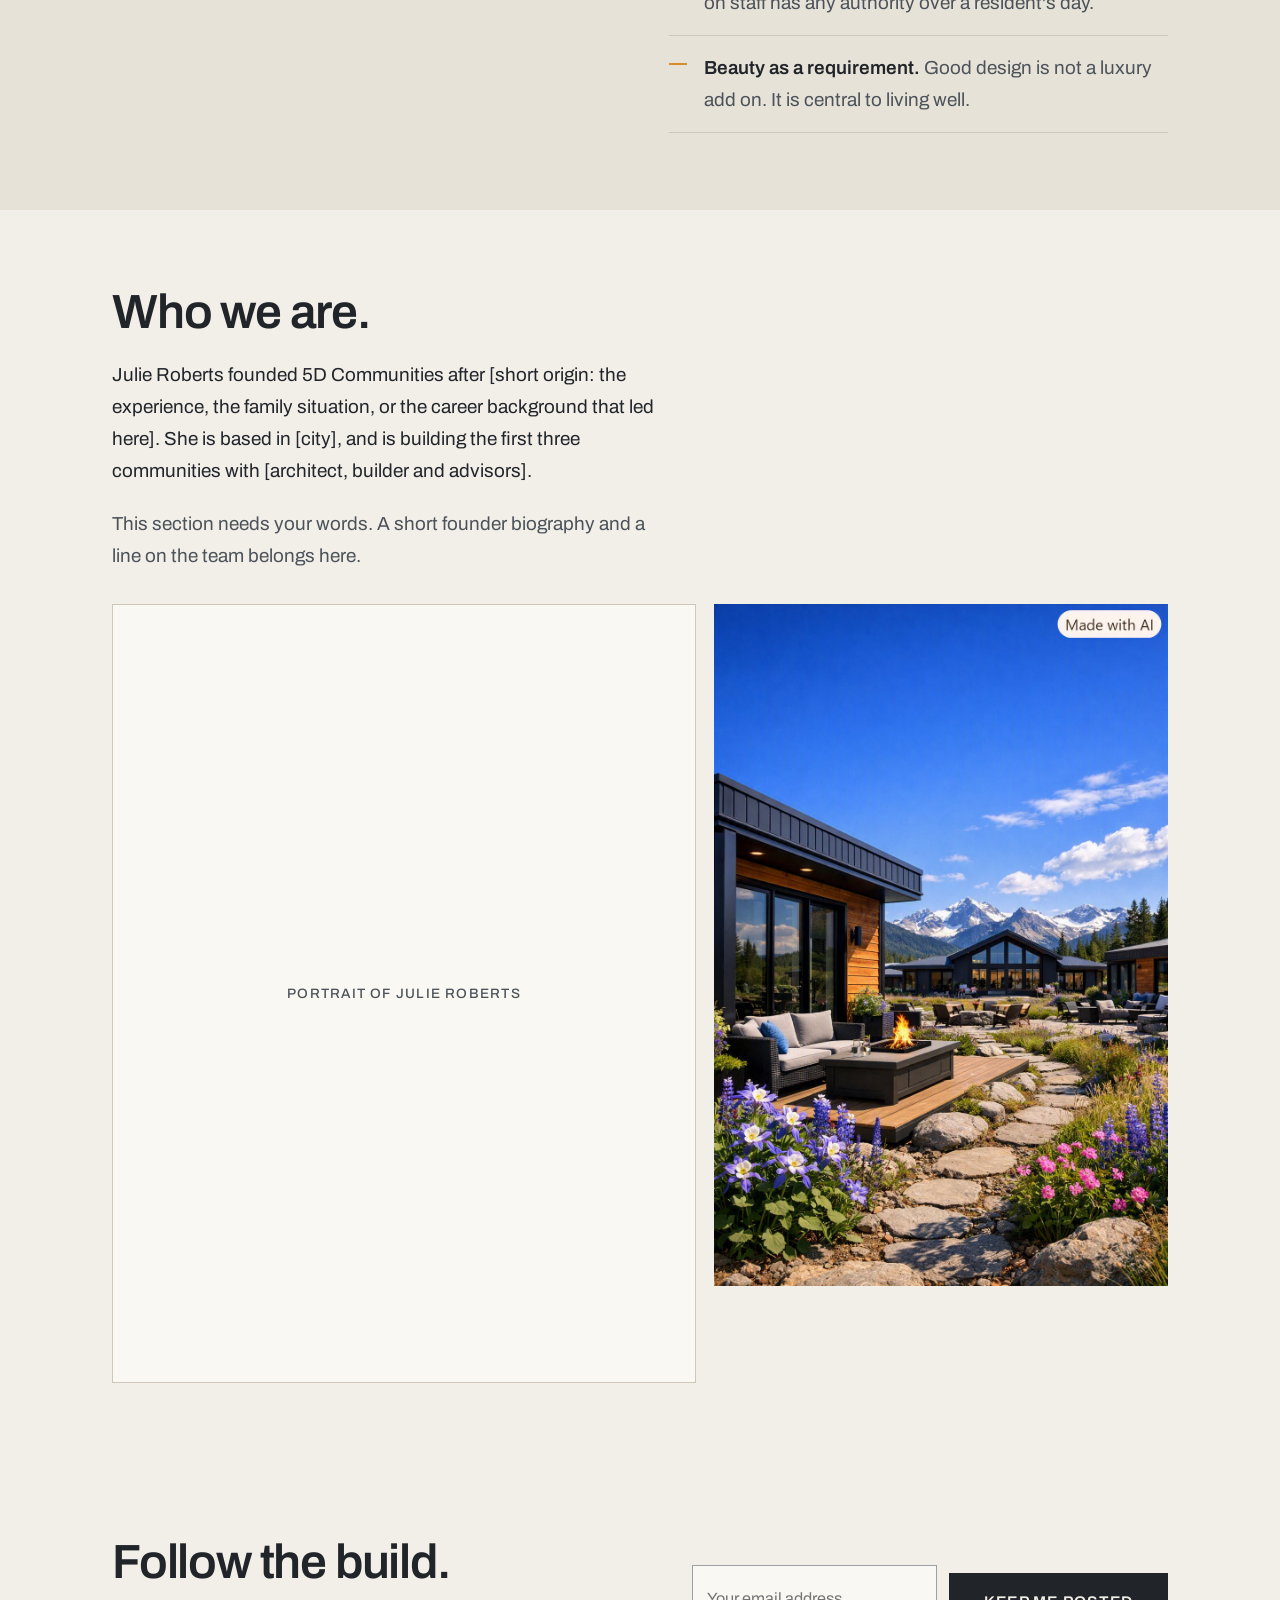
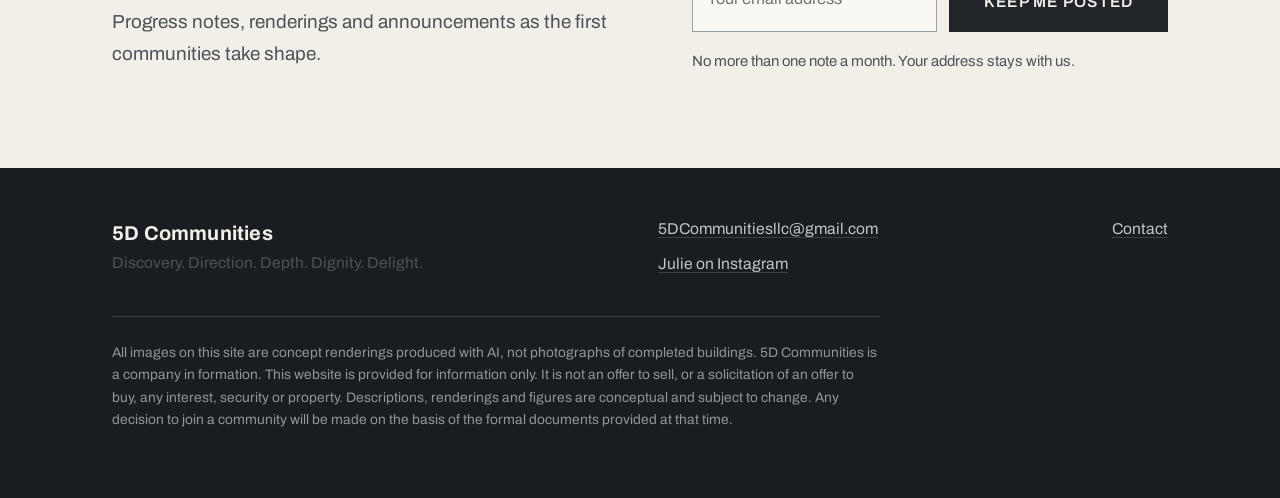
==== commit 1ce4c310: "Add files via upload" ====
--- a/about.html
+++ b/about.html
@@ -30,7 +30,6 @@
       <a href="communities.html">Communities</a>
       <a href="design.html">Design</a>
       <a href="residents.html">Residents</a>
-      <a href="partners.html">Partners</a>
       <a href="journal.html">Journal</a>
       <a href="contact.html">Contact</a>
     </nav>
@@ -107,7 +106,7 @@
       <p>
         Julie Roberts founded 5D Communities after [short origin: the experience, the family
         situation, or the career background that led here]. She is based in [city], and is building
-        the first three communities with [architect, builder and advisory partners].
+        the first three communities with [architect, builder and advisors].
       </p>
       <p class="soft">This section needs your words. A short founder biography and a line on the team belongs here.</p>
     </div>
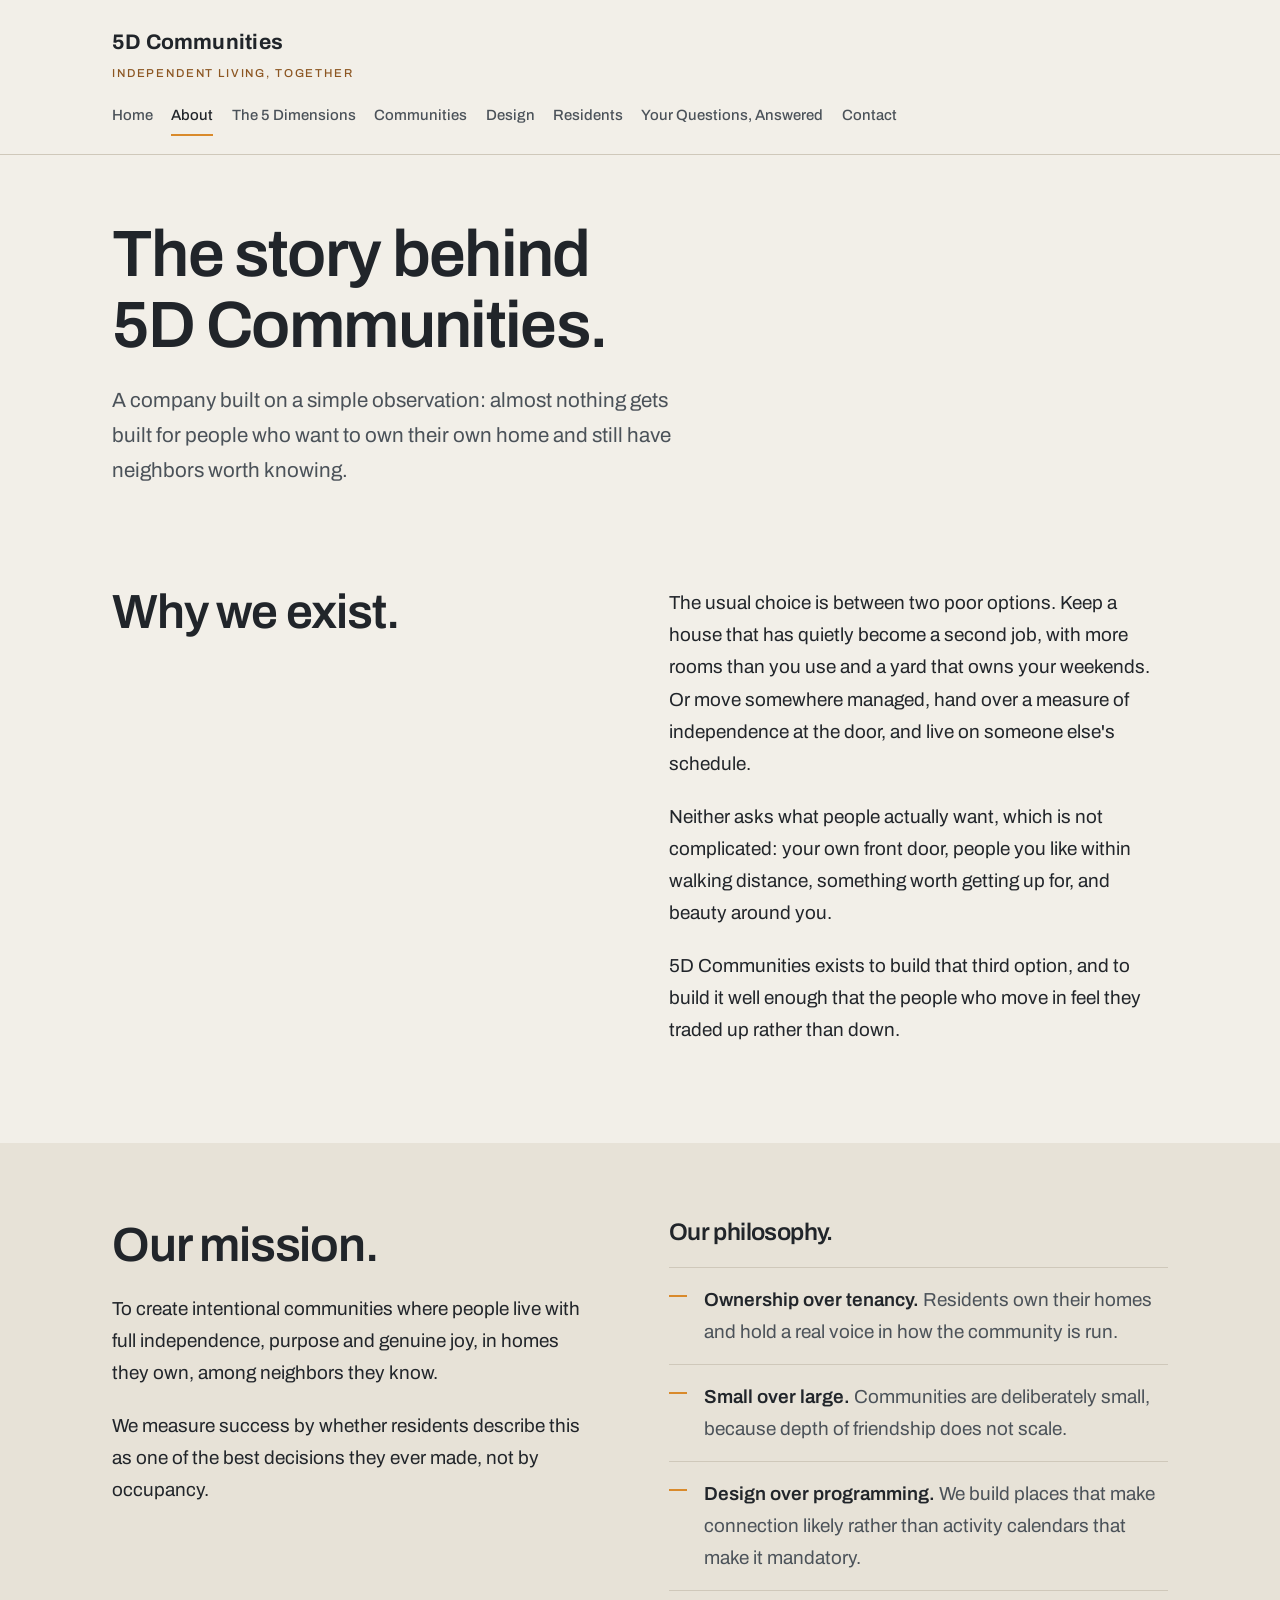
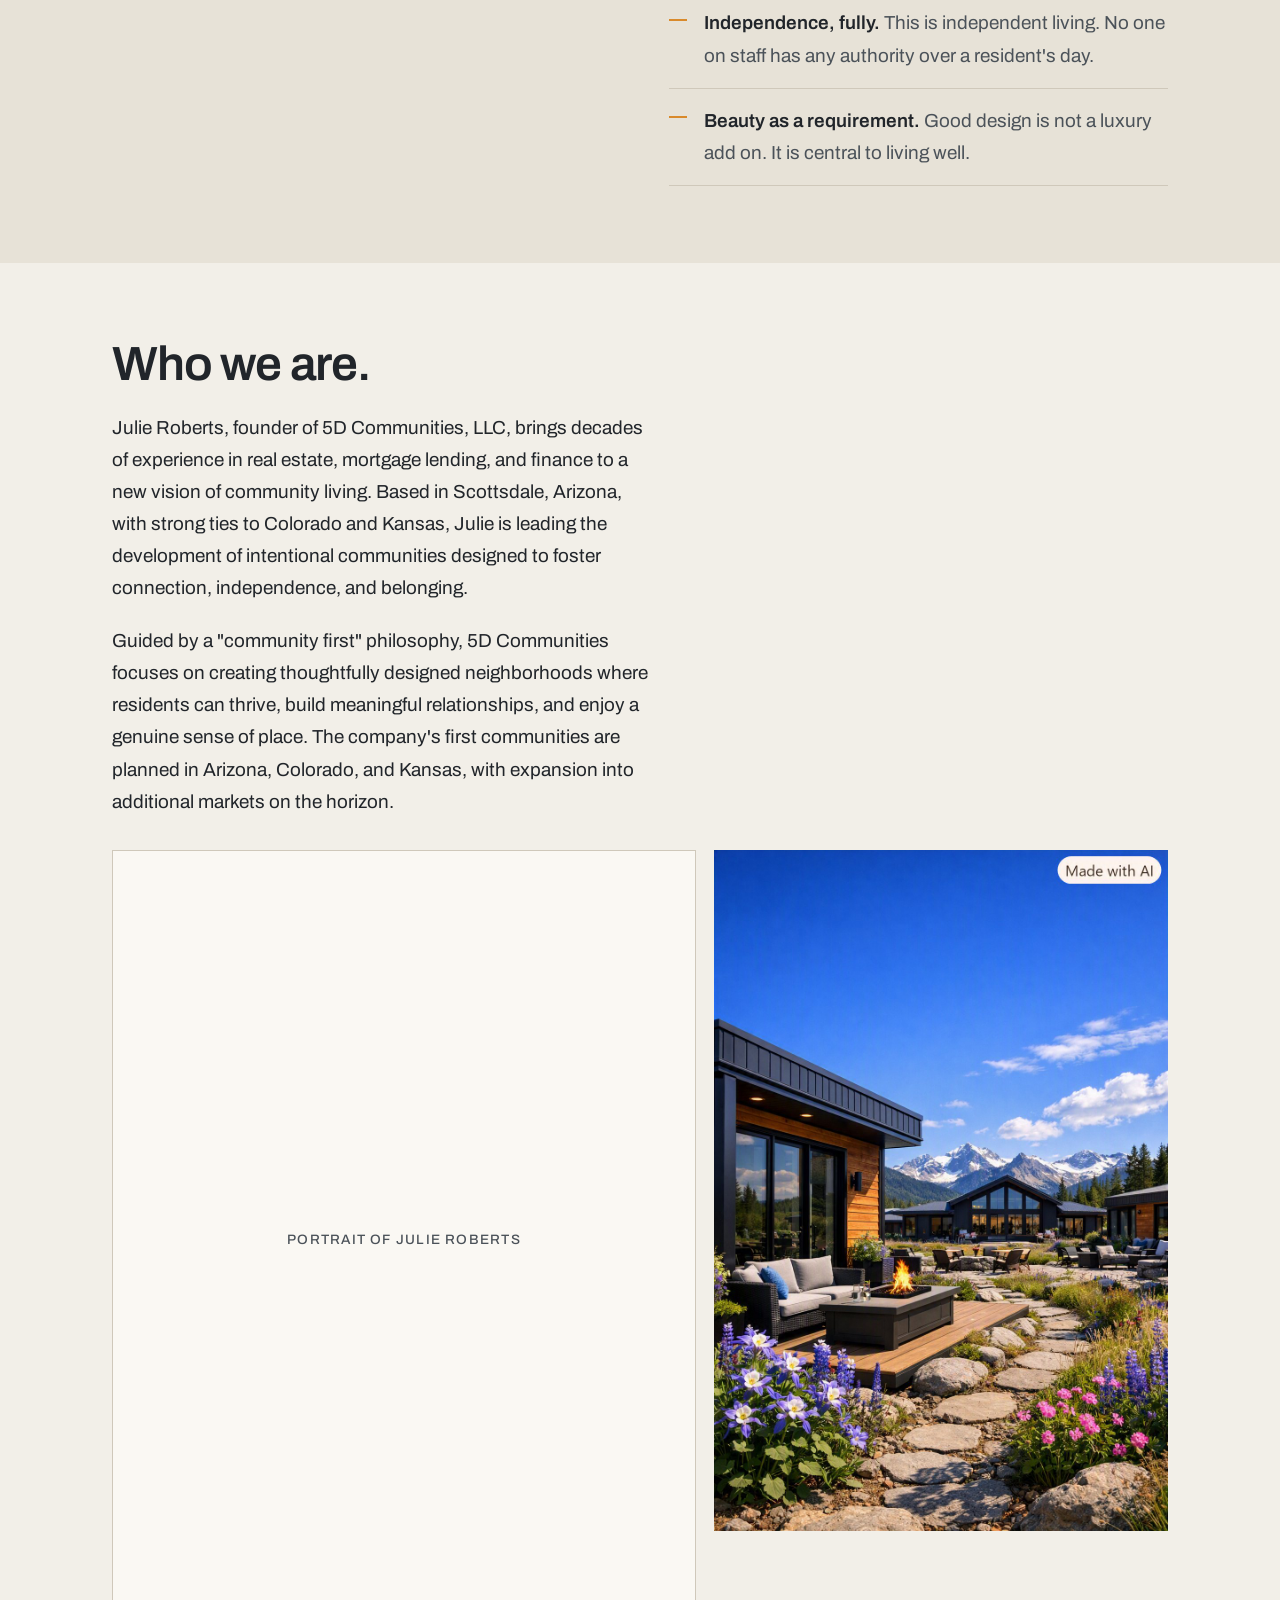
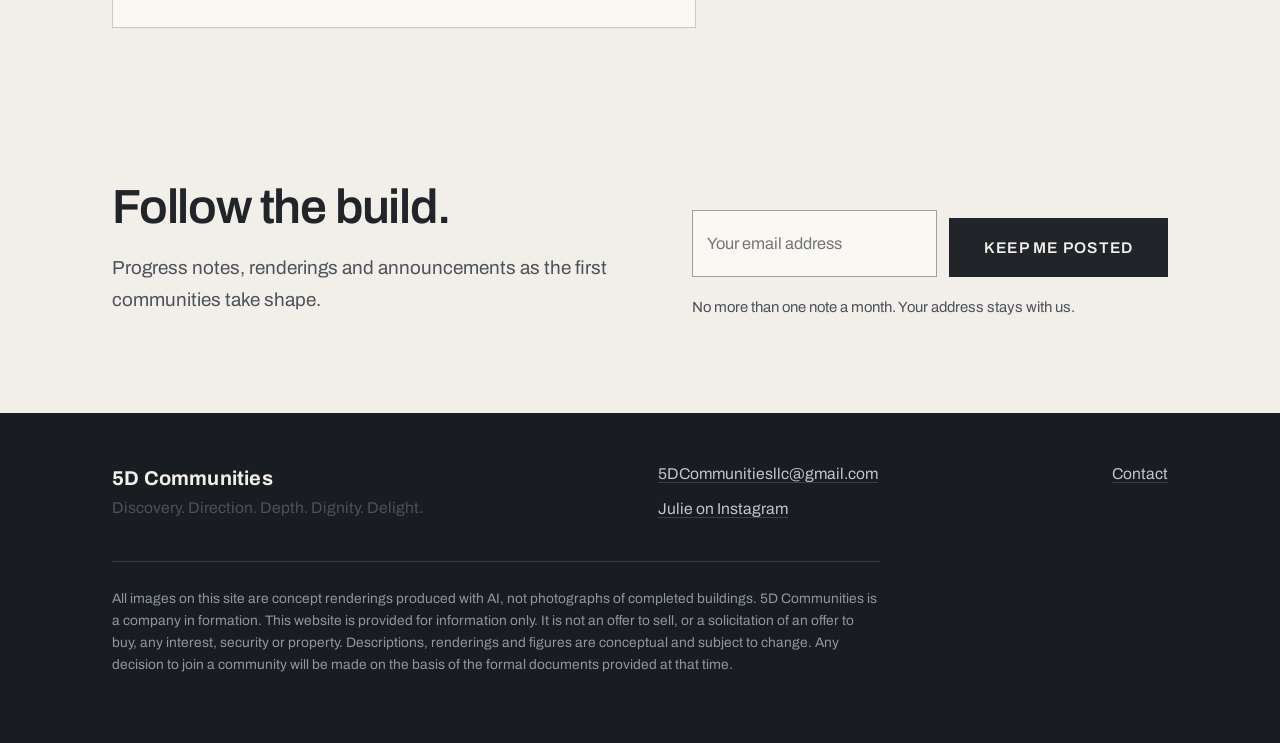
==== commit b196f45c: "Update about.html" ====
--- a/about.html
+++ b/about.html
@@ -30,7 +30,7 @@
       <a href="communities.html">Communities</a>
       <a href="design.html">Design</a>
       <a href="residents.html">Residents</a>
-      <a href="journal.html">Journal</a>
+      <a href="journal.html">Your Questions, Answered</a>
       <a href="contact.html">Contact</a>
     </nav>
   </div>
@@ -104,11 +104,17 @@
     <h2>Who we are.</h2>
     <div class="sect-intro measure">
       <p>
-        Julie Roberts founded 5D Communities after [short origin: the experience, the family
-        situation, or the career background that led here]. She is based in [city], and is building
-        the first three communities with [architect, builder and advisors].
+        Julie Roberts, founder of 5D Communities, LLC, brings decades of experience in real estate,
+        mortgage lending, and finance to a new vision of community living. Based in Scottsdale,
+        Arizona, with strong ties to Colorado and Kansas, Julie is leading the development of
+        intentional communities designed to foster connection, independence, and belonging.
       </p>
-      <p class="soft">This section needs your words. A short founder biography and a line on the team belongs here.</p>
+      <p>
+        Guided by a "community first" philosophy, 5D Communities focuses on creating thoughtfully
+        designed neighborhoods where residents can thrive, build meaningful relationships, and enjoy
+        a genuine sense of place. The company's first communities are planned in Arizona, Colorado,
+        and Kansas, with expansion into additional markets on the horizon.
+      </p>
     </div>
     <div class="fig-grid two">
       <div class="slot">Portrait of Julie Roberts</div>
@@ -167,3 +173,5 @@
 </footer>
 </body>
 </html>
+</body>
+</html>
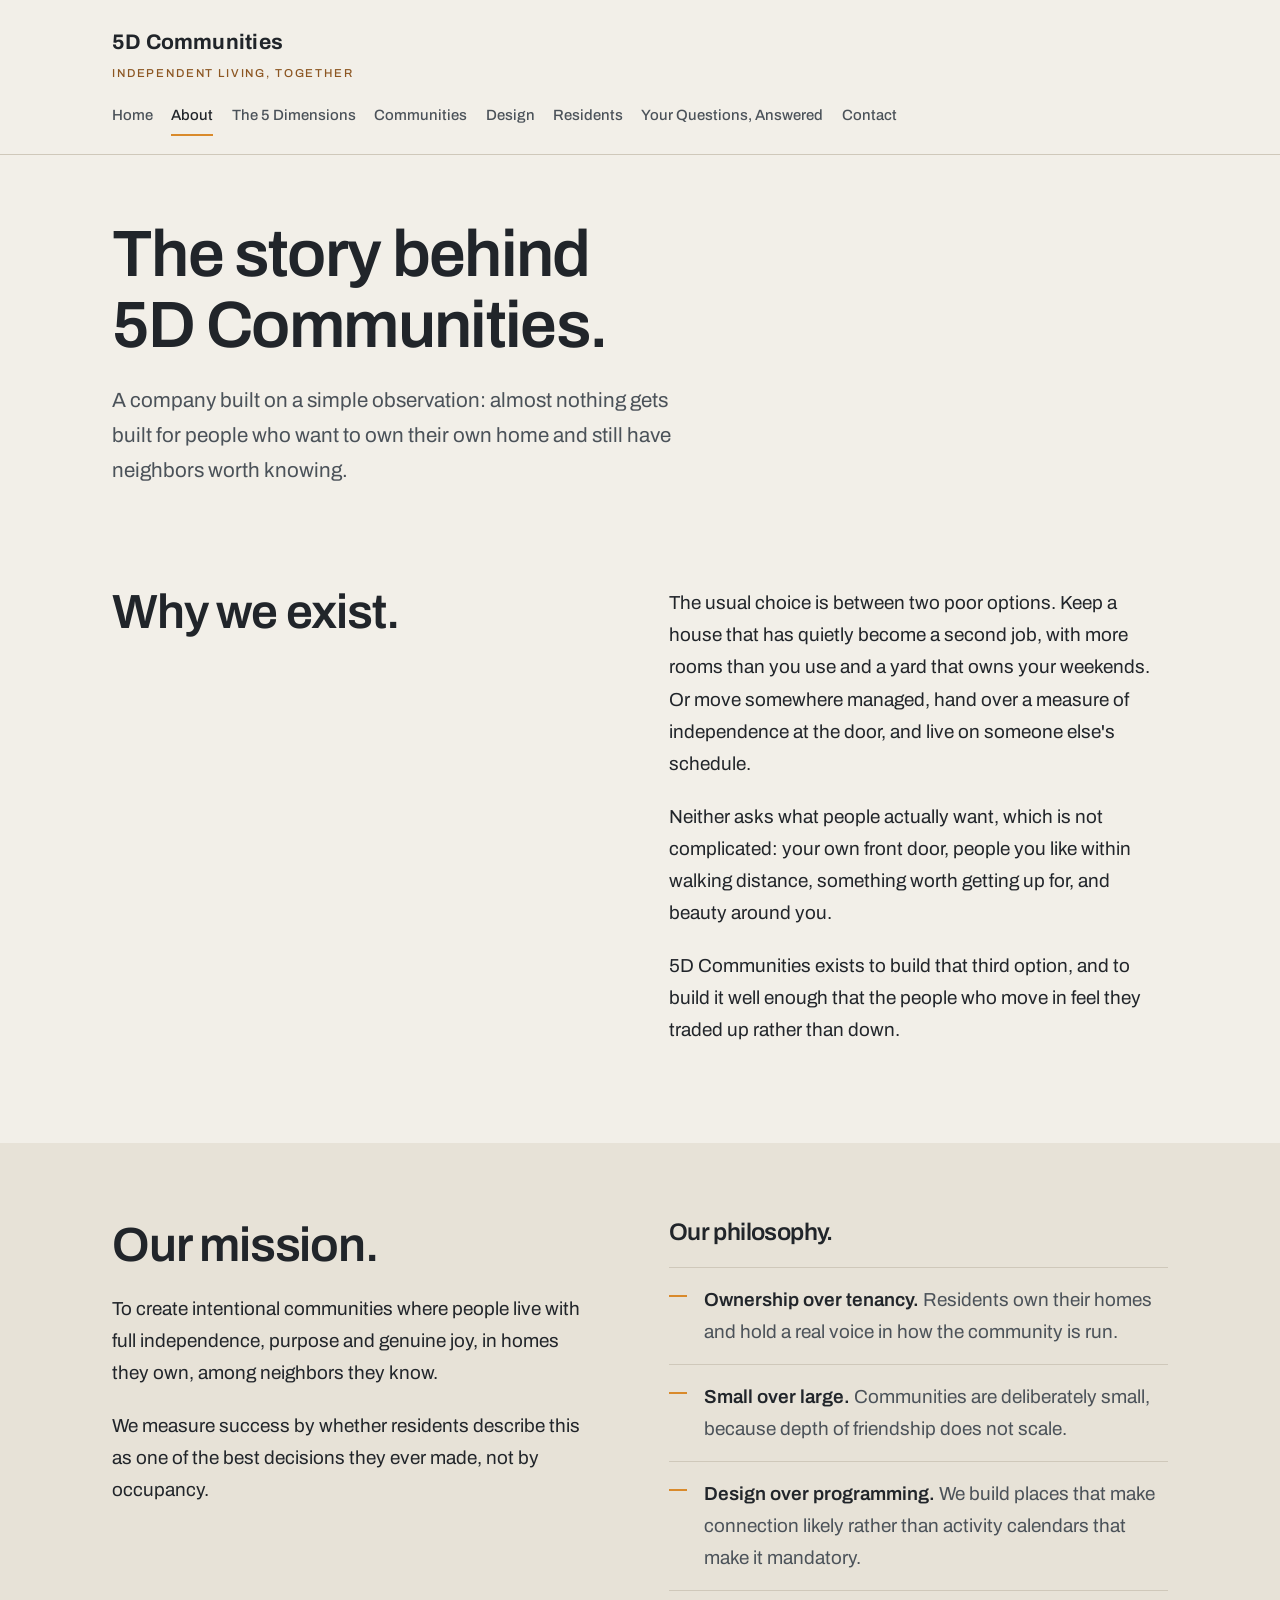
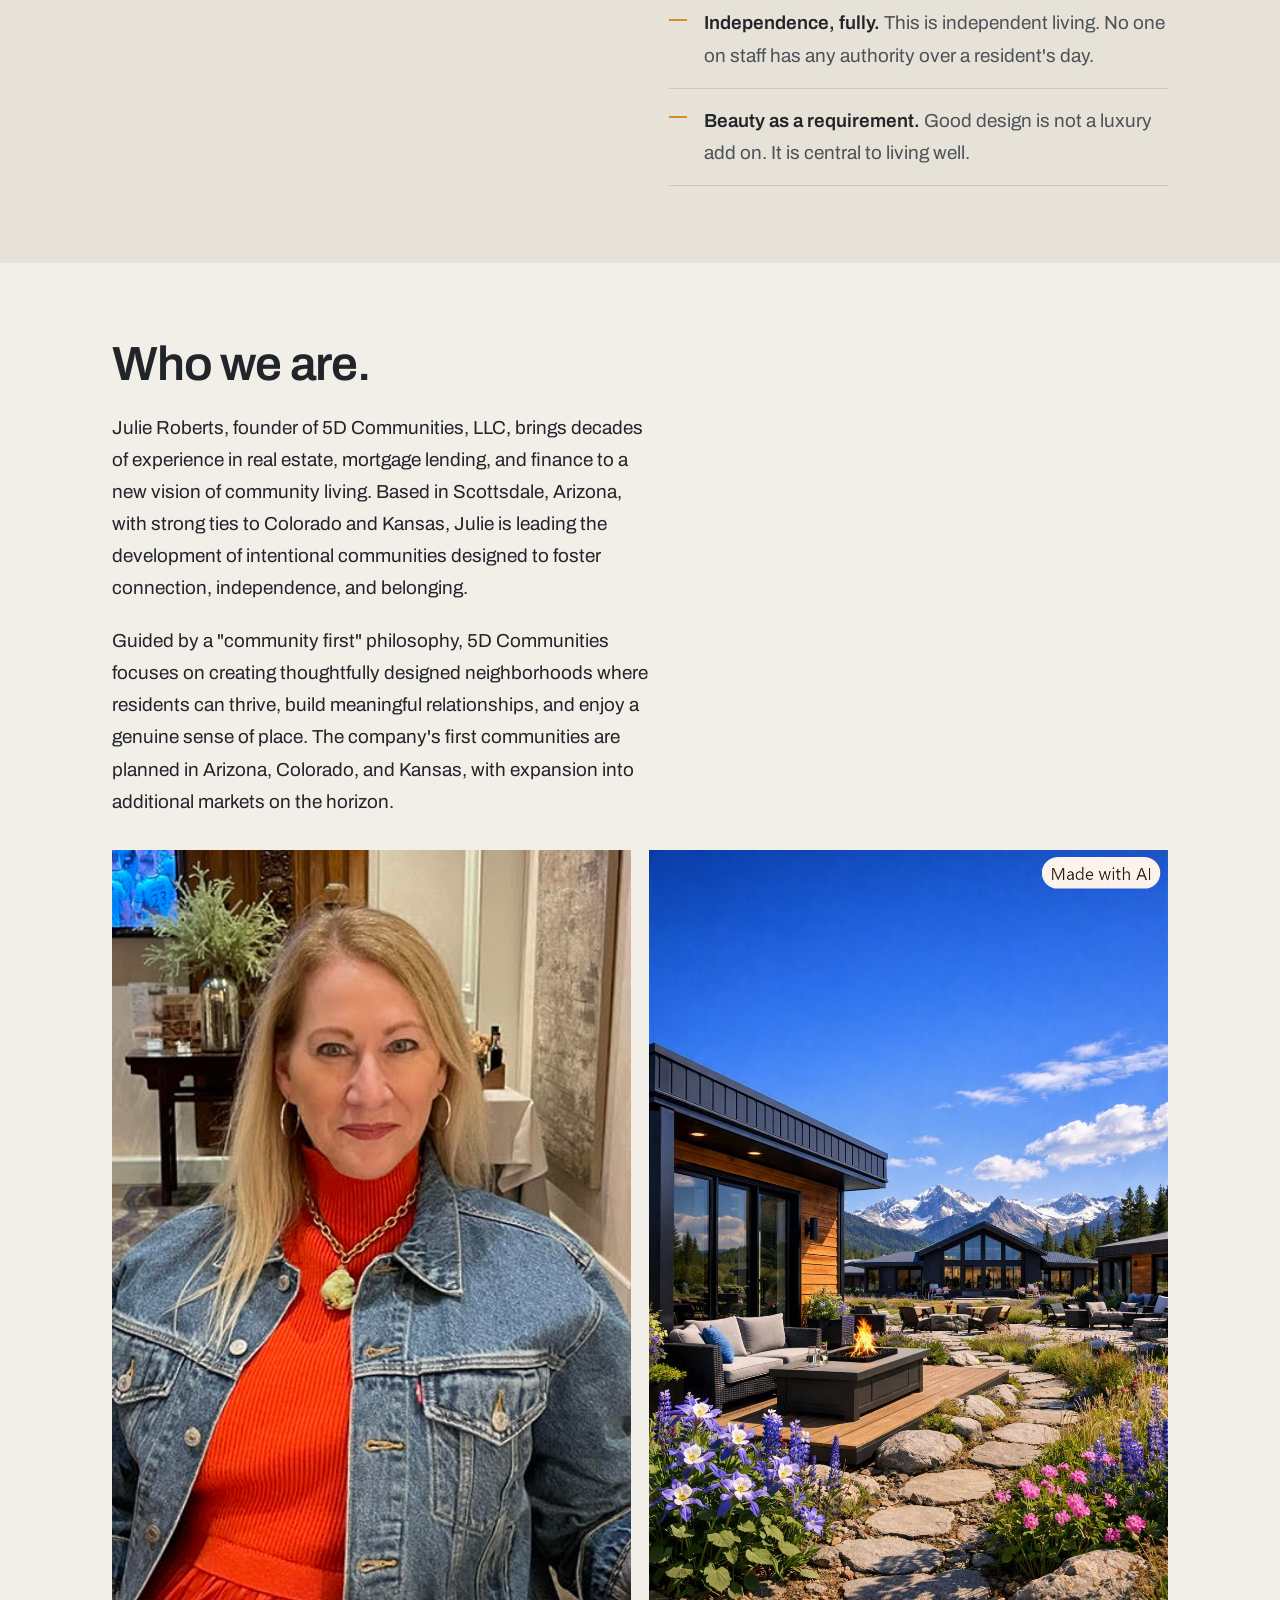
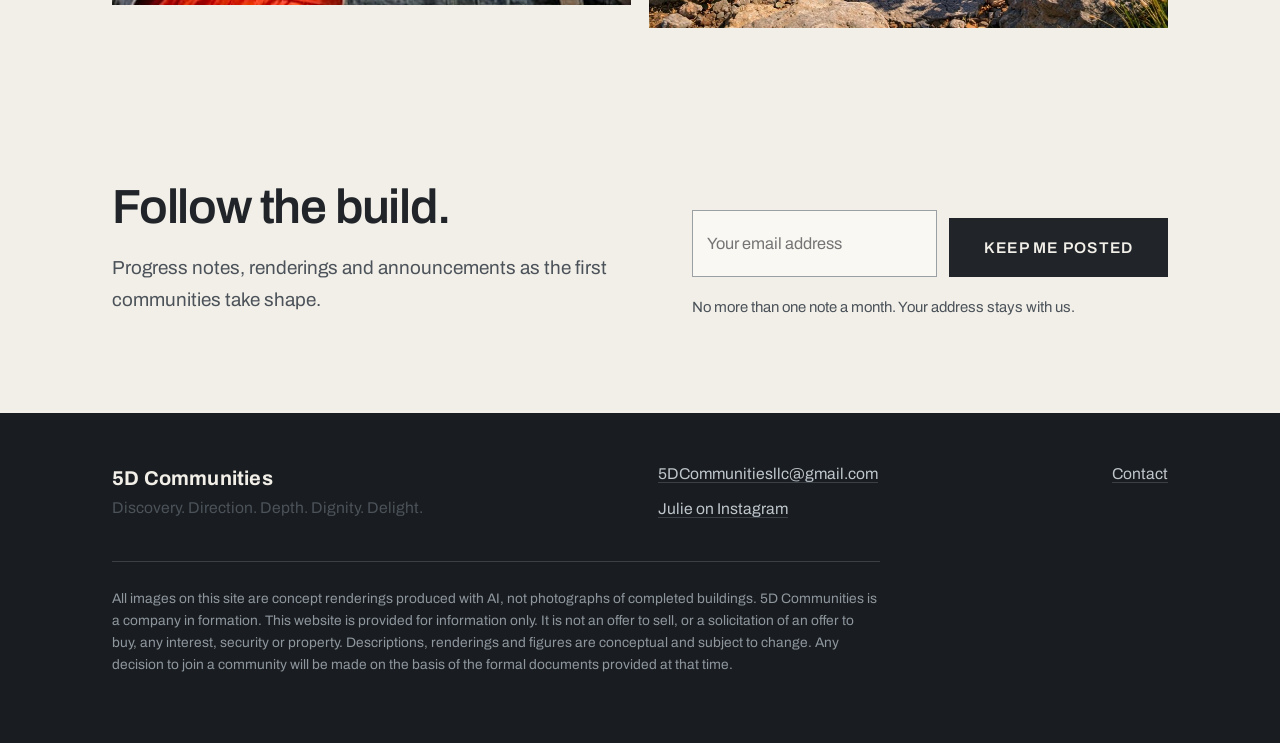
==== commit fdc17416: "Update about.html" ====
--- a/about.html
+++ b/about.html
@@ -117,7 +117,7 @@
       </p>
     </div>
     <div class="fig-grid two">
-      <div class="slot">Portrait of Julie Roberts</div>
+      <figure class=""><img src="julie-roberts.jpg" alt="Julie Roberts, founder of 5D Communities" loading="lazy" decoding="async"></figure>
       <figure class=""><img src="colorado-deck.jpg" alt="A private deck with a fire table looking out to snow capped mountains and wildflowers" loading="lazy" decoding="async"></figure>
     </div>
   </div>
@@ -173,5 +173,3 @@
 </footer>
 </body>
 </html>
-</body>
-</html>
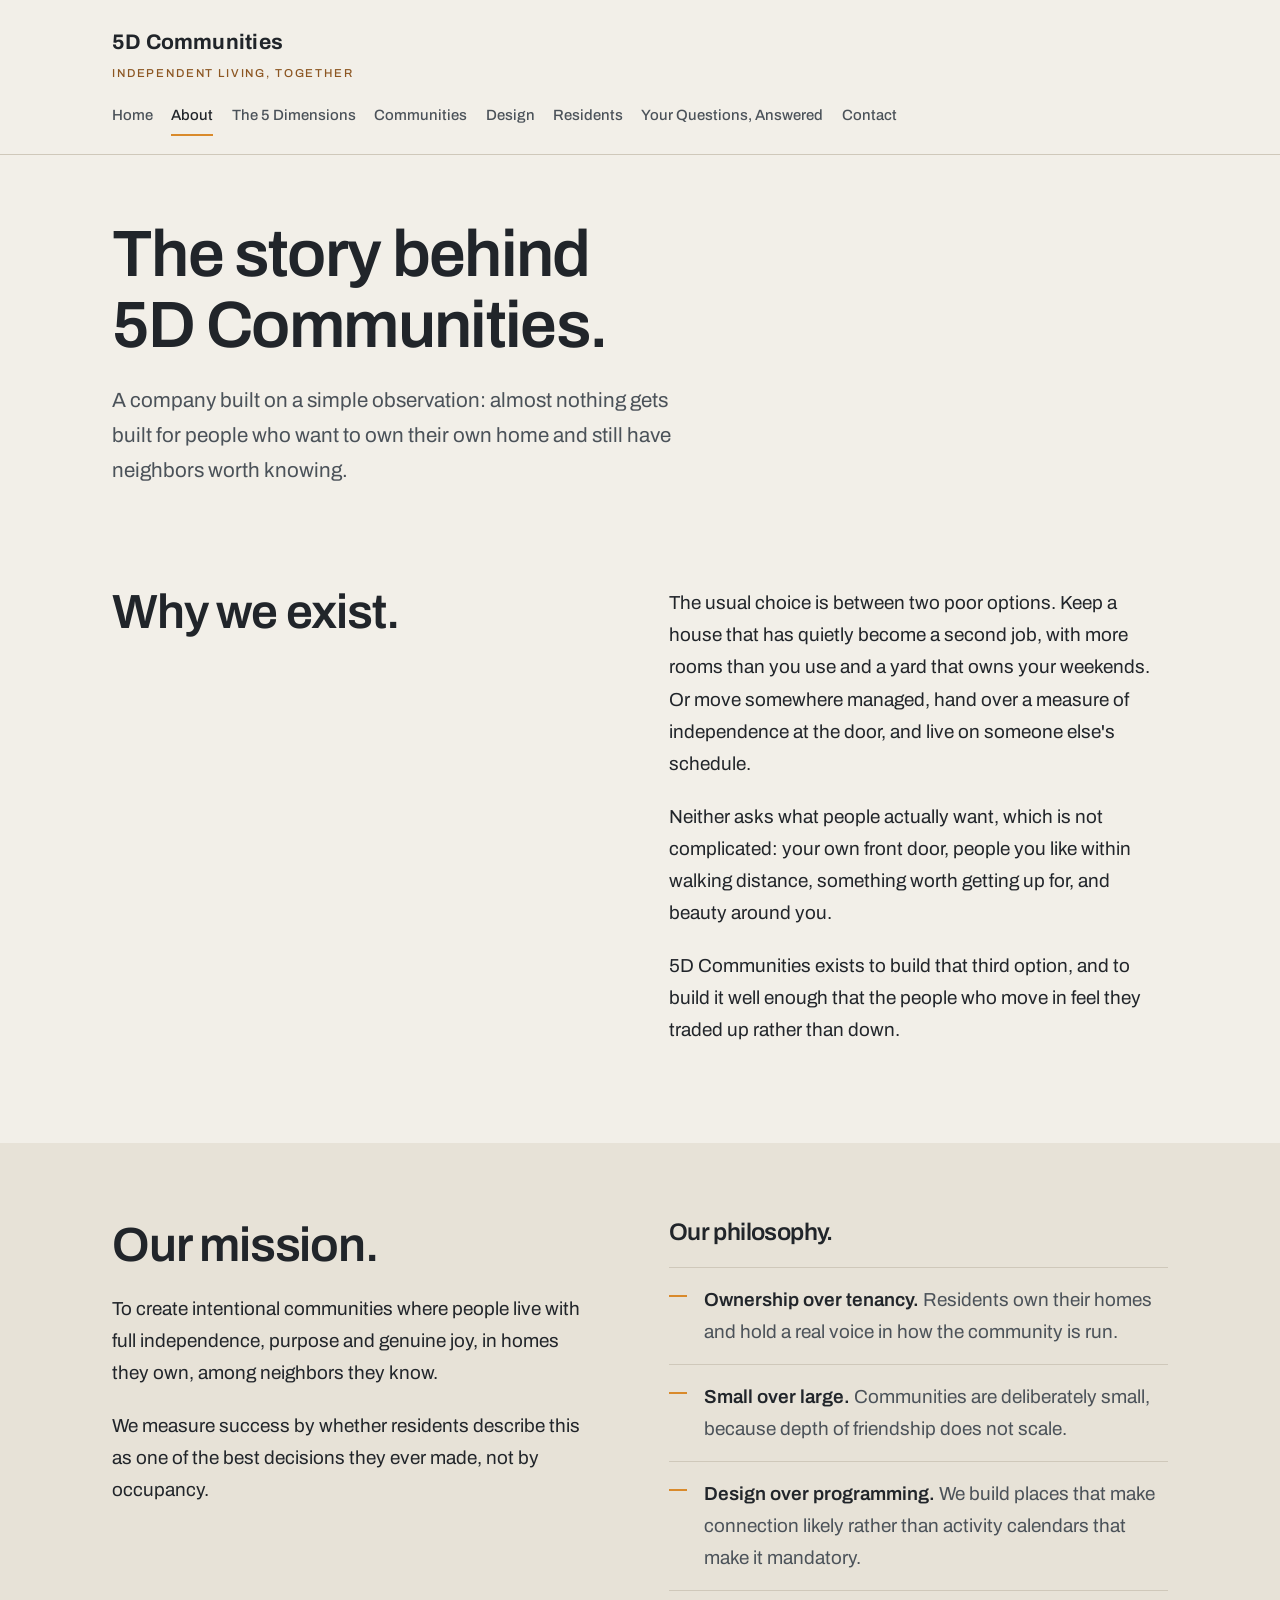
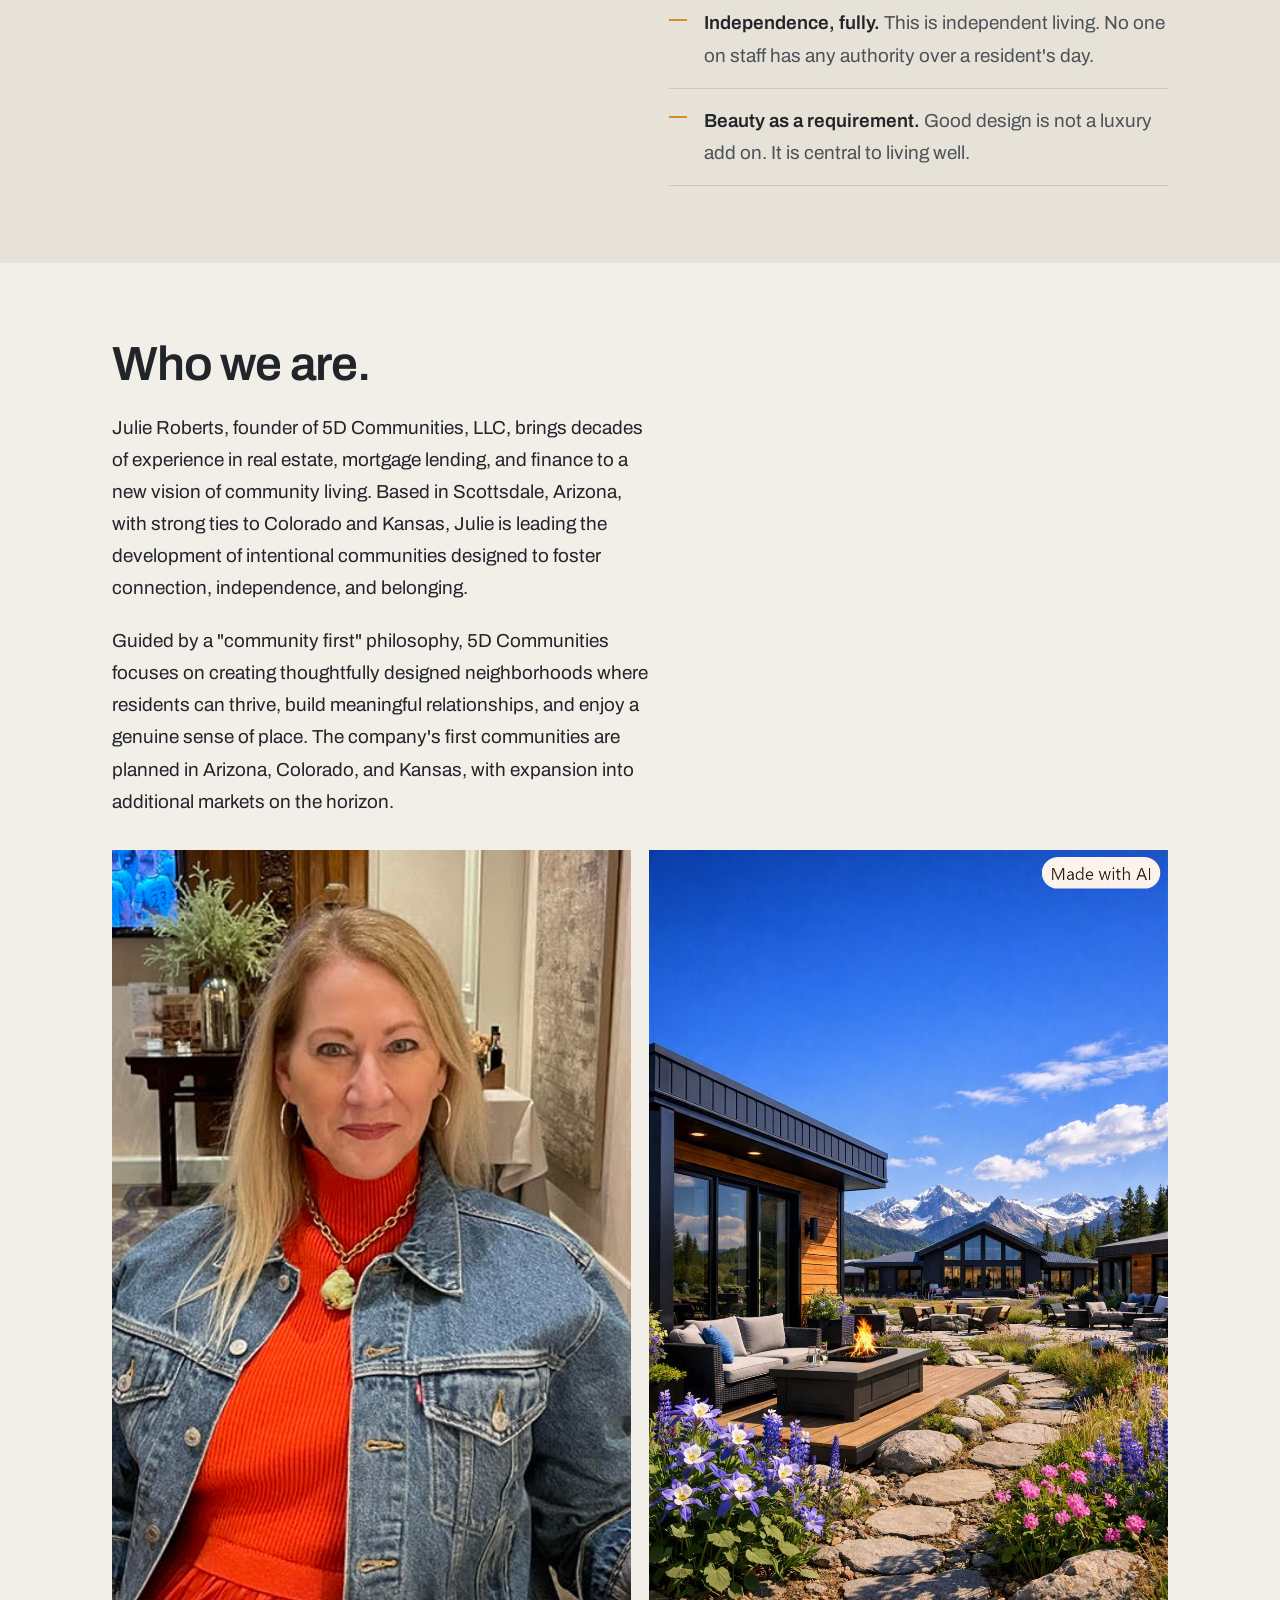
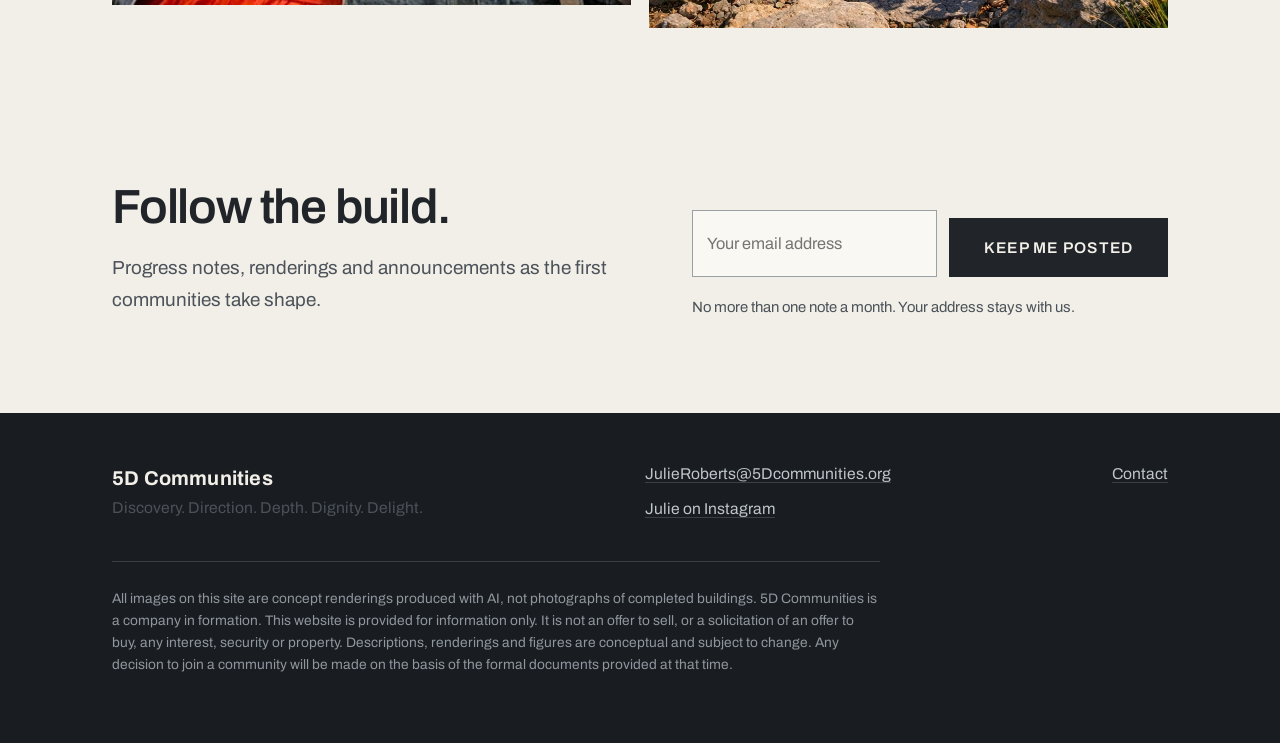
==== commit 1dc8ad01: "Add files via upload" ====
--- a/about.html
+++ b/about.html
@@ -155,7 +155,7 @@
         <div class="soft">Discovery. Direction. Depth. Dignity. Delight.</div>
       </div>
       <div>
-        <div><a href="mailto:5DCommunitiesllc@gmail.com">5DCommunitiesllc@gmail.com</a></div>
+        <div><a href="mailto:JulieRoberts@5Dcommunities.org">JulieRoberts@5Dcommunities.org</a></div>
         <div style="margin-top:0.5rem"><a href="https://www.instagram.com/dontcallme_julia/" rel="me noopener">Julie on Instagram</a></div>
       </div>
       <div>
@@ -172,4 +172,4 @@
   </div>
 </footer>
 </body>
-</html>
+</html>
